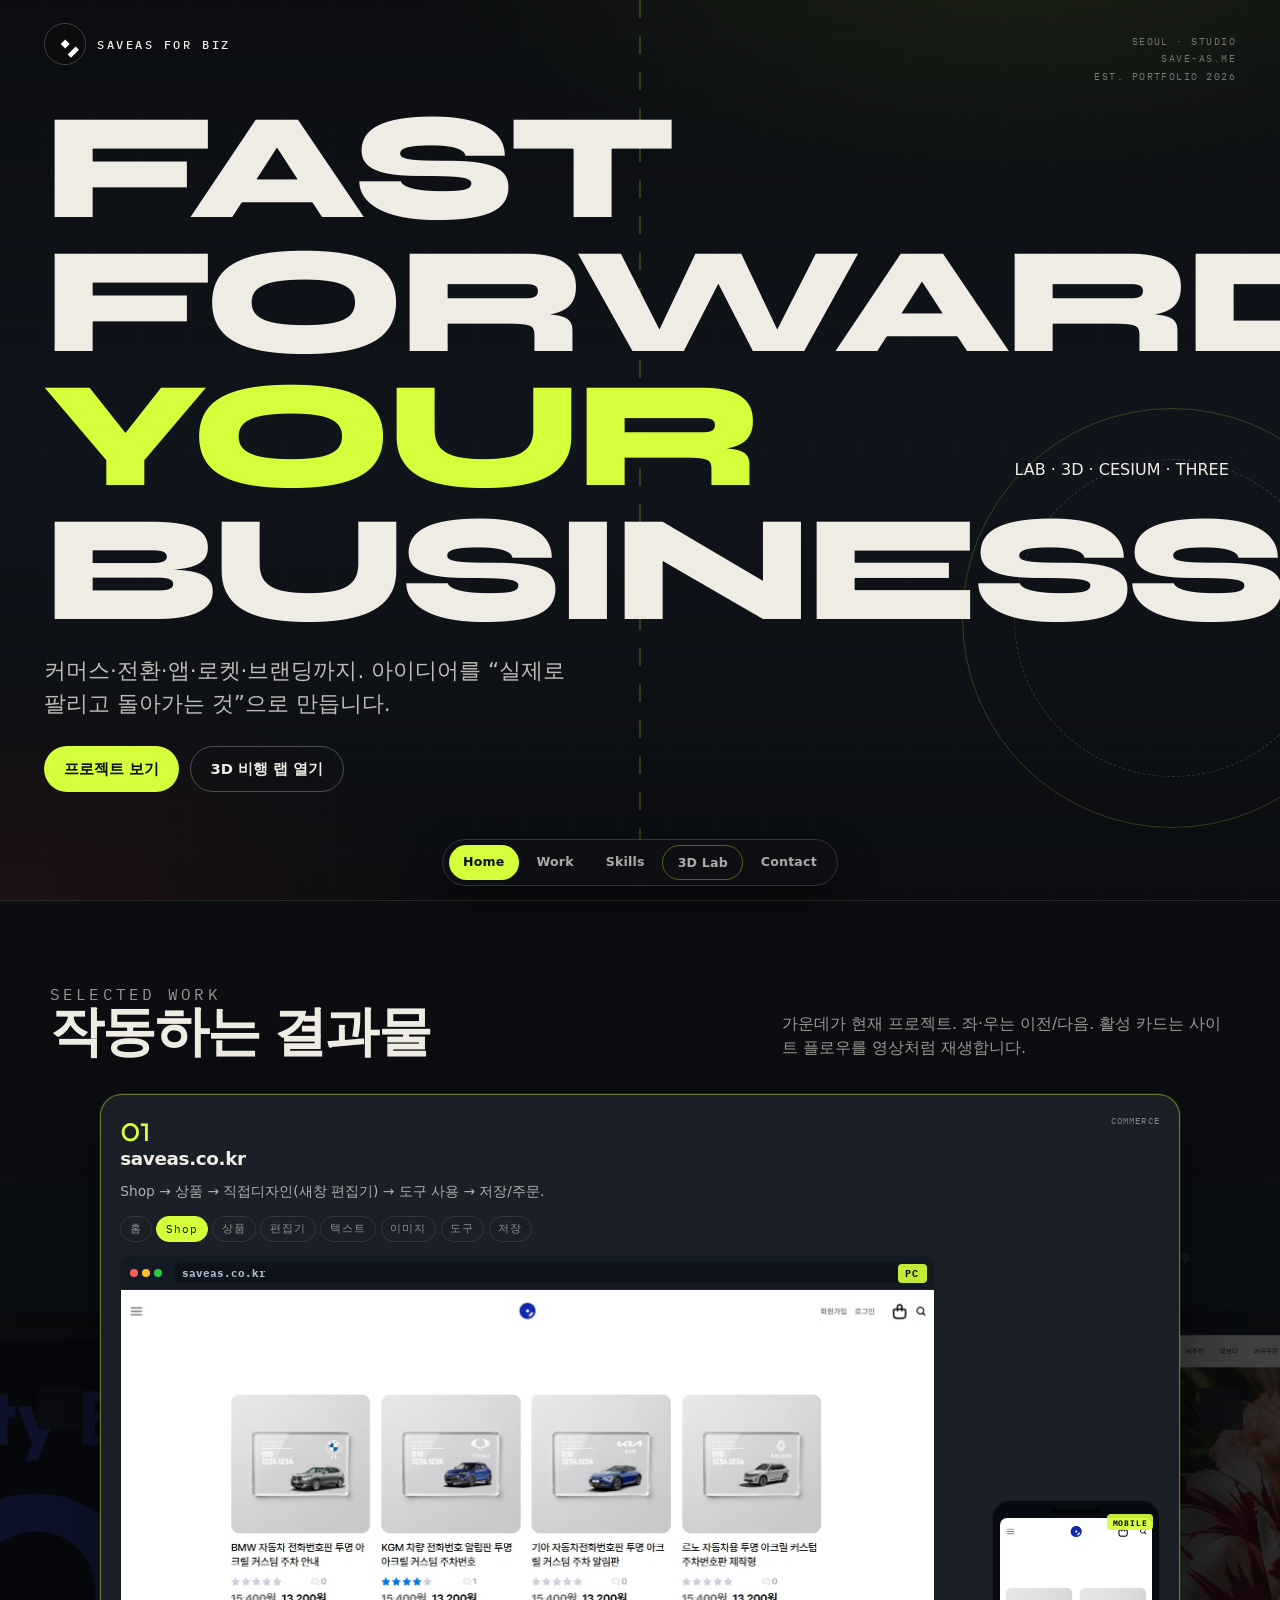
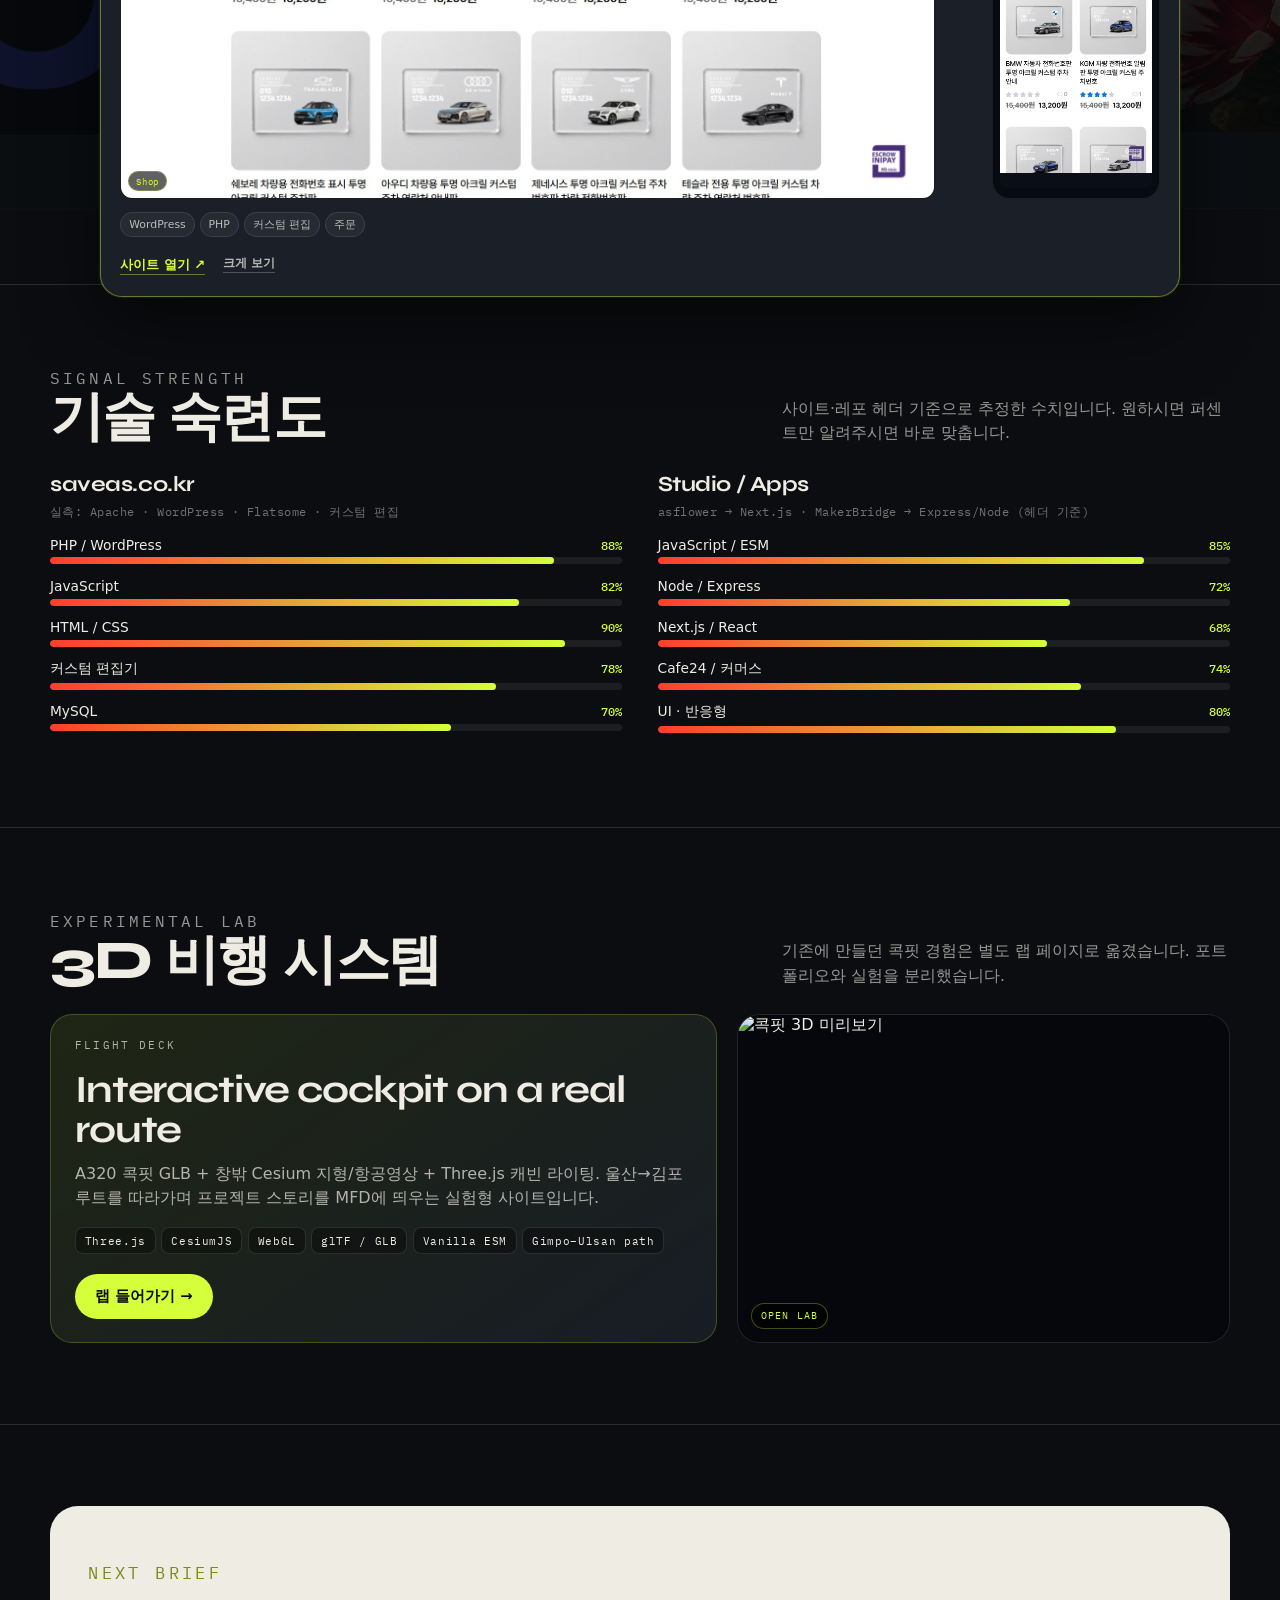
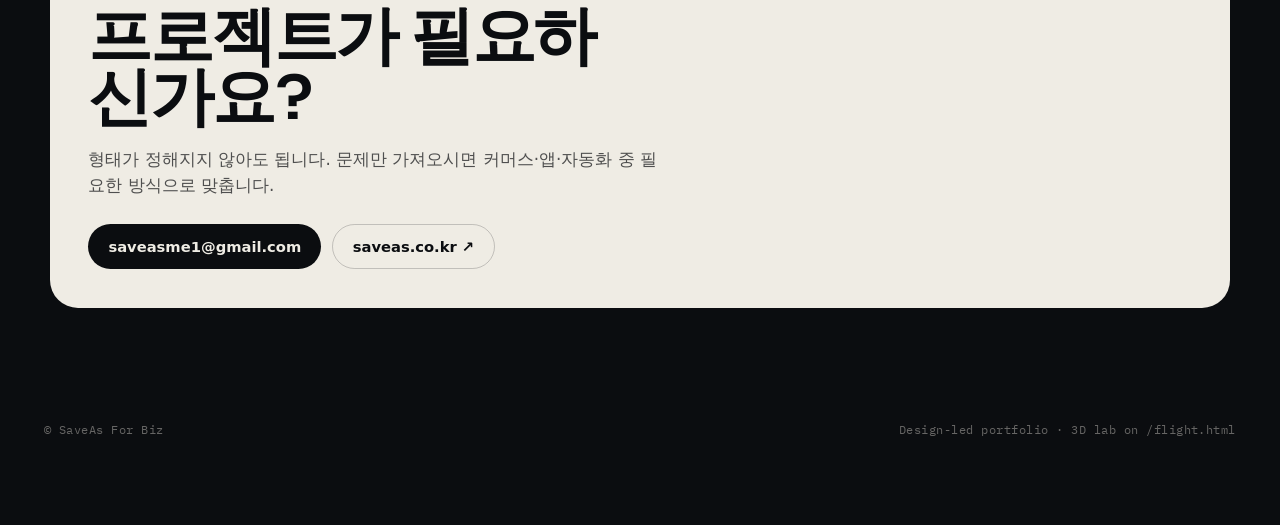
==== index.html @ 25773060 "Widen active work stage and refresh asflower captures. Active card ~2x wider with PC/MOBILE labels. " ====
﻿<!DOCTYPE html>
<html lang="ko">
<head>
  <meta charset="UTF-8" />
  <meta name="viewport" content="width=device-width, initial-scale=1, viewport-fit=cover" />
  <meta name="description" content="SaveAs For Biz — 커머스·앱·브랜딩을 실제로 작동하게 만드는 디지털 스튜디오." />
  <meta name="theme-color" content="#0b0d10" />
  <meta http-equiv="Cache-Control" content="no-cache, no-store, must-revalidate" />
  <meta property="og:title" content="SaveAs For Biz" />
  <meta property="og:description" content="쇼핑몰, 웹서비스, 커스텀 시스템, 자동화까지. 기획부터 운영까지." />
  <meta property="og:url" content="https://save-as.me/" />
  <link rel="icon" href="assets/brand/saveas-logo.png" type="image/png" />
  <title>SaveAs For Biz — Portfolio</title>
  <link rel="preconnect" href="https://cdn.jsdelivr.net" crossorigin />
  <link rel="stylesheet" href="https://cdn.jsdelivr.net/gh/orioncactus/pretendard@v1.3.9/dist/web/variable/pretendardvariable-dynamic-subset.min.css" />
  <link rel="preconnect" href="https://fonts.googleapis.com" />
  <link rel="preconnect" href="https://fonts.gstatic.com" crossorigin />
  <link href="https://fonts.googleapis.com/css2?family=IBM+Plex+Mono:wght@400;500&family=Syne:wght@600;700;800&display=swap" rel="stylesheet" />
  <link rel="stylesheet" href="css/portfolio.css?v=fix4bmtft969o" />
</head>
<body>
  <div class="bg-runway" aria-hidden="true"></div>

  <div class="site">
    <nav class="dock" aria-label="주요 이동">
      <a href="#top" data-nav>Home</a>
      <a href="#work" data-nav>Work</a>
      <a href="#skills" data-nav>Skills</a>
      <a class="dock-lab" href="flight.html">3D Lab</a>
      <a href="#contact" data-nav>Contact</a>
    </nav>

    <header class="hero" id="top">
      <p class="hero-meta">
        SEOUL · STUDIO<br />
        SAVE-AS.ME<br />
        EST. PORTFOLIO 2026
      </p>
      <div class="hero-slash" aria-hidden="true"></div>
      <div class="hero-brand">
        <img src="assets/brand/saveas-logo.png" width="42" height="42" alt="SaveAs" />
        <strong>SAVEAS FOR BIZ</strong>
      </div>
      <h1 class="hero-mark">FAST<br />FORWARD<br /><em>YOUR</em><br />BUSINESS.</h1>
      <p class="hero-line">커머스·전환·앱·로켓·브랜딩까지. 아이디어를 “실제로 팔리고 돌아가는 것”으로 만듭니다.</p>
      <div class="hero-cta">
        <a class="btn btn-lime" href="#work">프로젝트 보기</a>
        <a class="btn btn-ghost" href="flight.html">3D 비행 랩 열기</a>
      </div>
    </header>

    <section class="section" id="work">
      <div class="section-head">
        <div>
          <p class="kicker">SELECTED WORK</p>
          <h2>작동하는 결과물</h2>
        </div>
        <p>가운데가 현재 프로젝트. 좌·우는 이전/다음. 활성 카드는 사이트 플로우를 영상처럼 재생합니다.</p>
      </div>
      <div class="work-stage" id="workStage" aria-live="polite">
        <!-- filled by portfolio.js -->
      </div>
    </section>

    <section class="section" id="skills">
      <div class="section-head">
        <div>
          <p class="kicker">SIGNAL STRENGTH</p>
          <h2>기술 숙련도</h2>
        </div>
        <p>사이트·레포 헤더 기준으로 추정한 수치입니다. 원하시면 퍼센트만 알려주시면 바로 맞춥니다.</p>
      </div>
      <div class="skills-grid">
        <article class="skill-block">
          <h3>saveas.co.kr</h3>
          <p class="note">실측: Apache · WordPress · Flatsome · 커스텀 편집</p>
          <div class="skill" data-pct="88"><div class="skill-row"><span>PHP / WordPress</span><b>88%</b></div><div class="bar"><i></i></div></div>
          <div class="skill" data-pct="82"><div class="skill-row"><span>JavaScript</span><b>82%</b></div><div class="bar"><i></i></div></div>
          <div class="skill" data-pct="90"><div class="skill-row"><span>HTML / CSS</span><b>90%</b></div><div class="bar"><i></i></div></div>
          <div class="skill" data-pct="78"><div class="skill-row"><span>커스텀 편집기</span><b>78%</b></div><div class="bar"><i></i></div></div>
          <div class="skill" data-pct="70"><div class="skill-row"><span>MySQL</span><b>70%</b></div><div class="bar"><i></i></div></div>
        </article>
        <article class="skill-block">
          <h3>Studio / Apps</h3>
          <p class="note">asflower → Next.js · MakerBridge → Express/Node (헤더 기준)</p>
          <div class="skill" data-pct="85"><div class="skill-row"><span>JavaScript / ESM</span><b>85%</b></div><div class="bar"><i></i></div></div>
          <div class="skill" data-pct="72"><div class="skill-row"><span>Node / Express</span><b>72%</b></div><div class="bar"><i></i></div></div>
          <div class="skill" data-pct="68"><div class="skill-row"><span>Next.js / React</span><b>68%</b></div><div class="bar"><i></i></div></div>
          <div class="skill" data-pct="74"><div class="skill-row"><span>Cafe24 / 커머스</span><b>74%</b></div><div class="bar"><i></i></div></div>
          <div class="skill" data-pct="80"><div class="skill-row"><span>UI · 반응형</span><b>80%</b></div><div class="bar"><i></i></div></div>
        </article>
      </div>
    </section>

    <section class="section" id="lab">
      <div class="section-head">
        <div>
          <p class="kicker">EXPERIMENTAL LAB</p>
          <h2>3D 비행 시스템</h2>
        </div>
        <p>기존에 만들던 콕핏 경험은 별도 랩 페이지로 옮겼습니다. 포트폴리오와 실험을 분리했습니다.</p>
      </div>
      <div class="lab-panel">
        <div class="lab-copy">
          <p class="kicker">FLIGHT DECK</p>
          <h3>Interactive cockpit on a real route</h3>
          <p>
            A320 콕핏 GLB + 창밖 Cesium 지형/항공영상 + Three.js 캐빈 라이팅.
            울산→김포 루트를 따라가며 프로젝트 스토리를 MFD에 띄우는 실험형 사이트입니다.
          </p>
          <ul class="stack-list">
            <li>Three.js</li>
            <li>CesiumJS</li>
            <li>WebGL</li>
            <li>glTF / GLB</li>
            <li>Vanilla ESM</li>
            <li>Gimpo–Ulsan path</li>
          </ul>
          <a class="btn btn-lime" href="flight.html">랩 들어가기 →</a>
        </div>
        <a class="lab-shot" href="flight.html" aria-label="3D 비행 랩 미리보기">
          <img src="assets/_qa-mobile-wash.jpg" alt="콕핏 3D 미리보기" loading="lazy" />
          <span>OPEN LAB</span>
        </a>
      </div>
    </section>

    <section class="section" id="contact">
      <div class="contact-box">
        <p class="kicker" style="color:#7a8a20">NEXT BRIEF</p>
        <h2>프로젝트가 필요하신가요?</h2>
        <p>형태가 정해지지 않아도 됩니다. 문제만 가져오시면 커머스·앱·자동화 중 필요한 방식으로 맞춥니다.</p>
        <div class="hero-cta">
          <a class="btn btn-lime" href="mailto:saveasme1@gmail.com">saveasme1@gmail.com</a>
          <a class="btn btn-ghost" href="https://www.saveas.co.kr/" target="_blank" rel="noopener">saveas.co.kr ↗</a>
        </div>
      </div>
    </section>

    <footer class="site-foot">
      <span>© SaveAs For Biz</span>
      <span>Design-led portfolio · 3D lab on /flight.html</span>
    </footer>
  </div>

  <script type="module" src="js/portfolio.js?v=fix4bmtft969o"></script>
</body>
</html>
---- css/portfolio.css ----
/* SaveAs For Biz — editorial portfolio (not the cockpit) */
:root {
  --ink: #0b0d10;
  --paper: #efece4;
  --fog: #c9c4b8;
  --lime: #d4ff3a;
  --signal: #ff3d2e;
  --steel: #1a1f28;
  --line: rgba(239, 236, 228, 0.14);
  --font-d: "Syne", "Pretendard Variable", Pretendard, sans-serif;
  --font-b: "Pretendard Variable", Pretendard, system-ui, sans-serif;
  --font-m: "IBM Plex Mono", ui-monospace, monospace;
  --gutter: clamp(1rem, 3.5vw, 2.75rem);
  --max: 1180px;
}

*, *::before, *::after { box-sizing: border-box; }
html { scroll-behavior: smooth; }
html, body { margin: 0; min-height: 100%; }
body {
  font-family: var(--font-b);
  color: var(--paper);
  background: var(--ink);
  -webkit-font-smoothing: antialiased;
  overflow-x: hidden;
}
img { max-width: 100%; display: block; }
a { color: inherit; text-decoration: none; }
button { font: inherit; color: inherit; background: none; border: 0; cursor: pointer; }

/* runway grain */
.bg-runway {
  position: fixed;
  inset: 0;
  z-index: 0;
  pointer-events: none;
  background:
    radial-gradient(90% 60% at 80% -10%, rgba(212, 255, 58, 0.09), transparent 55%),
    radial-gradient(70% 50% at 0% 100%, rgba(255, 61, 46, 0.08), transparent 50%),
    linear-gradient(180deg, #0b0d10 0%, #10141b 50%, #0b0d10 100%);
}
.bg-runway::before {
  content: "";
  position: absolute;
  inset: 0;
  opacity: 0.35;
  background-image:
    repeating-linear-gradient(
      90deg,
      transparent 0,
      transparent 47px,
      rgba(239, 236, 228, 0.035) 47px,
      rgba(239, 236, 228, 0.035) 48px
    ),
    repeating-linear-gradient(
      0deg,
      transparent 0,
      transparent 47px,
      rgba(239, 236, 228, 0.03) 47px,
      rgba(239, 236, 228, 0.03) 48px
    );
}
.bg-runway::after {
  content: "";
  position: absolute;
  left: 50%;
  top: 0;
  bottom: 0;
  width: 2px;
  transform: translateX(-50%);
  background: repeating-linear-gradient(
    180deg,
    var(--lime) 0 18px,
    transparent 18px 36px
  );
  opacity: 0.18;
}

.site { position: relative; z-index: 1; }

/* floating dock */
.dock {
  position: fixed;
  z-index: 40;
  left: 50%;
  bottom: max(0.85rem, env(safe-area-inset-bottom));
  transform: translateX(-50%);
  display: flex;
  gap: 0.2rem;
  padding: 0.35rem;
  border-radius: 999px;
  background: rgba(14, 16, 20, 0.82);
  border: 1px solid rgba(239, 236, 228, 0.16);
  backdrop-filter: blur(14px) saturate(1.2);
  box-shadow: 0 16px 40px rgba(0, 0, 0, 0.45);
}
.dock a {
  padding: 0.55rem 0.9rem;
  border-radius: 999px;
  font-size: 0.78rem;
  font-weight: 600;
  letter-spacing: 0.02em;
  color: rgba(239, 236, 228, 0.72);
  transition: background 0.2s, color 0.2s;
}
.dock a:hover,
.dock a.is-on {
  background: var(--lime);
  color: var(--ink);
}
.dock .dock-lab {
  border: 1px solid rgba(212, 255, 58, 0.35);
}

/* HERO — one composition */
.hero {
  min-height: 100svh;
  display: grid;
  align-content: end;
  padding:
    max(1.2rem, env(safe-area-inset-top))
    var(--gutter)
    clamp(5.5rem, 12vh, 7rem);
  position: relative;
  overflow: hidden;
}
.hero-brand {
  display: flex;
  align-items: center;
  gap: 0.7rem;
  margin-bottom: clamp(1.5rem, 4vh, 2.8rem);
}
.hero-brand img {
  width: 42px;
  height: 42px;
  border-radius: 50%;
  border: 1px solid rgba(239, 236, 228, 0.25);
}
.hero-brand strong {
  font-family: var(--font-m);
  font-size: 0.72rem;
  letter-spacing: 0.22em;
  font-weight: 500;
}
.hero-mark {
  font-family: var(--font-d);
  font-weight: 800;
  font-size: clamp(3.4rem, 14vw, 9.5rem);
  line-height: 0.88;
  letter-spacing: -0.04em;
  margin: 0;
  max-width: 14ch;
  text-wrap: balance;
}
.hero-mark em {
  font-style: normal;
  color: var(--lime);
}
.hero-line {
  margin: 1.1rem 0 0;
  max-width: 34rem;
  font-size: clamp(1.05rem, 2.2vw, 1.35rem);
  line-height: 1.55;
  color: rgba(239, 236, 228, 0.78);
}
.hero-cta {
  display: flex;
  flex-wrap: wrap;
  gap: 0.65rem;
  margin-top: 1.6rem;
}
.btn {
  display: inline-flex;
  align-items: center;
  justify-content: center;
  min-height: 2.85rem;
  padding: 0.7rem 1.25rem;
  border-radius: 999px;
  font-weight: 700;
  font-size: 0.92rem;
  transition: transform 0.2s, background 0.2s, color 0.2s;
}
.btn:hover { transform: translateY(-2px); }
.btn-lime {
  background: var(--lime);
  color: var(--ink);
}
.btn-ghost {
  border: 1px solid rgba(239, 236, 228, 0.28);
  color: var(--paper);
}
.hero-meta {
  position: absolute;
  right: var(--gutter);
  top: max(1.4rem, env(safe-area-inset-top));
  font-family: var(--font-m);
  font-size: 0.65rem;
  letter-spacing: 0.14em;
  color: rgba(239, 236, 228, 0.45);
  text-align: right;
  line-height: 1.7;
}
.hero-slash {
  position: absolute;
  right: -8%;
  bottom: 8%;
  width: min(42vw, 420px);
  aspect-ratio: 1;
  border-radius: 50%;
  border: 1px solid rgba(212, 255, 58, 0.2);
  pointer-events: none;
  animation: orbitSpin 28s linear infinite;
}
.hero-slash::before {
  content: "LAB · 3D · CESIUM · THREE";
  position: absolute;
  inset: 12%;
  border-radius: 50%;
  border: 1px dashed rgba(239, 236, 228, 0.18);
}
@keyframes orbitSpin {
  to { transform: rotate(360deg); }
}

/* sections */
.section {
  padding: clamp(3.5rem, 9vh, 6.5rem) 0;
  border-top: 1px solid var(--line);
}
.section-head {
  width: min(100% - (var(--gutter) * 2), var(--max));
  margin: 0 auto 1.6rem;
  display: flex;
  align-items: end;
  justify-content: space-between;
  gap: 1rem;
  flex-wrap: wrap;
}
.kicker {
  margin: 0 0 0.45rem;
  font-family: var(--font-m);
  font-size: 0.68rem;
  letter-spacing: 0.2em;
  color: var(--lime);
}
.section-head h2 {
  margin: 0;
  font-family: var(--font-d);
  font-weight: 750;
  font-size: clamp(2rem, 5vw, 3.4rem);
  letter-spacing: -0.03em;
  line-height: 1;
}
.section-head p {
  margin: 0;
  max-width: 28rem;
  color: rgba(239, 236, 228, 0.62);
  font-size: 0.98rem;
  line-height: 1.55;
}

/* centered work stage: active + dimmed neighbors */
.work-stage {
  position: relative;
  width: min(100%, 1680px);
  margin: 0 auto;
  padding: 0.5rem var(--gutter) 1.4rem;
  min-height: clamp(640px, 78vh, 920px);
}
.work-track {
  position: relative;
  height: clamp(620px, 74vh, 880px);
  perspective: 1600px;
}
.work-card {
  position: absolute;
  top: 0;
  left: 50%;
  width: min(96vw, 1080px);
  background: var(--steel);
  border: 1px solid rgba(239, 236, 228, 0.1);
  border-radius: 22px;
  padding: 1.15rem 1.2rem 1.35rem;
  display: grid;
  gap: 0.85rem;
  transform: translateX(-50%) scale(0.72);
  opacity: 0;
  filter: brightness(0.45);
  pointer-events: none;
  transition: transform 0.55s cubic-bezier(0.22, 1, 0.36, 1), opacity 0.45s, filter 0.45s, border-color 0.3s;
  z-index: 1;
  overflow: hidden;
}
.work-card.is-side {
  transform: translateX(calc(-50% + (var(--slot) * 62%))) scale(0.78);
  opacity: 0.45;
  filter: brightness(0.5);
  z-index: 5;
}
.work-card.is-far {
  transform: translateX(calc(-50% + (var(--slot) * 78%))) scale(0.64);
  opacity: 0;
  z-index: 1;
}
.work-card.is-active {
  transform: translateX(-50%) scale(1);
  opacity: 1;
  filter: brightness(1);
  pointer-events: auto;
  border-color: rgba(212, 255, 58, 0.4);
  box-shadow: 0 28px 70px rgba(0, 0, 0, 0.5), 0 0 0 1px rgba(212, 255, 58, 0.12);
  z-index: 20;
}
.work-card[style*="--slot: 0"] { /* noop */ }
.work-nav {
  position: absolute;
  top: 42%;
  z-index: 30;
  width: 2.6rem;
  height: 2.6rem;
  border-radius: 50%;
  border: 1px solid rgba(239, 236, 228, 0.22);
  background: rgba(11, 13, 16, 0.75);
  color: var(--paper);
  font-size: 1.5rem;
  line-height: 1;
  display: grid;
  place-items: center;
  backdrop-filter: blur(8px);
}
.work-nav:hover {
  background: var(--lime);
  color: var(--ink);
  border-color: var(--lime);
}
.work-nav-prev { left: max(0.2rem, calc(var(--gutter) - 0.4rem)); }
.work-nav-next { right: max(0.2rem, calc(var(--gutter) - 0.4rem)); }
.work-dots {
  display: flex;
  justify-content: center;
  gap: 0.4rem;
  margin-top: 0.85rem;
}
.work-dots button {
  width: 0.45rem;
  height: 0.45rem;
  border-radius: 999px;
  background: rgba(239, 236, 228, 0.25);
  padding: 0;
}
.work-dots button.is-on {
  width: 1.2rem;
  background: var(--lime);
}

.work-card header {
  display: flex;
  justify-content: space-between;
  gap: 0.75rem;
  align-items: start;
}
.work-no {
  font-family: var(--font-d);
  font-size: 2.2rem;
  line-height: 0.9;
  color: var(--lime);
  letter-spacing: -0.04em;
}
.work-card h3 {
  margin: 0.15rem 0 0;
  font-size: 1.15rem;
  letter-spacing: -0.02em;
}
.work-card .tag {
  font-family: var(--font-m);
  font-size: 0.58rem;
  letter-spacing: 0.12em;
  color: rgba(239, 236, 228, 0.5);
}
.work-card .lede {
  margin: 0;
  font-size: 0.86rem;
  line-height: 1.45;
  color: rgba(239, 236, 228, 0.7);
}
.story-steps {
  display: flex;
  flex-wrap: wrap;
  gap: 0.3rem;
}
.story-step {
  font-family: var(--font-m);
  font-size: 0.68rem;
  letter-spacing: 0.08em;
  padding: 0.28rem 0.55rem;
  border-radius: 999px;
  border: 1px solid rgba(239, 236, 228, 0.12);
  color: rgba(239, 236, 228, 0.55);
  background: transparent;
  transition: color 0.15s ease, background 0.15s ease, border-color 0.15s ease;
}
.story-step:hover {
  color: rgba(239, 236, 228, 0.85);
  border-color: rgba(239, 236, 228, 0.28);
}
.story-step.is-on {
  color: var(--ink);
  background: var(--lime);
  border-color: var(--lime);
}
.card-actions {
  display: flex;
  flex-wrap: wrap;
  align-items: center;
  gap: 0.75rem 1.1rem;
  margin-top: 0.15rem;
}
.btn-expand {
  font-size: 0.78rem;
  font-weight: 600;
  color: rgba(239, 236, 228, 0.75);
  border-bottom: 1px solid rgba(239, 236, 228, 0.25);
  padding: 0;
}
.btn-expand:hover { color: var(--lime); border-color: rgba(212, 255, 58, 0.45); }
.story-screen { cursor: zoom-in; }

/* lightbox */
.story-lightbox {
  position: fixed;
  inset: 0;
  z-index: 80;
  display: grid;
  place-items: center;
  padding: 1rem;
  background: rgba(5, 8, 14, 0.88);
  backdrop-filter: blur(8px);
}
.story-lightbox[hidden] { display: none !important; }
body.is-lightbox { overflow: hidden; }
.story-lightbox-panel {
  position: relative;
  width: min(1100px, 100%);
  max-height: min(92vh, 900px);
  overflow: auto;
  padding: 1.1rem 1.1rem 1.25rem;
  border: 1px solid rgba(239, 236, 228, 0.14);
  background: #10141b;
  border-radius: 14px;
}
.story-lightbox-close {
  position: sticky;
  top: 0;
  float: right;
  z-index: 2;
  font-family: var(--font-m);
  font-size: 0.75rem;
  letter-spacing: 0.06em;
  padding: 0.4rem 0.7rem;
  border-radius: 999px;
  background: var(--lime);
  color: var(--ink);
  font-weight: 700;
}
.story-lightbox-body {
  clear: both;
  display: grid;
  grid-template-columns: minmax(0, 1.6fr) minmax(100px, 0.45fr);
  gap: 0.75rem;
  align-items: start;
  margin-top: 0.35rem;
}
.story-lightbox-body img {
  width: 100%;
  border-radius: 8px;
  border: 1px solid rgba(239, 236, 228, 0.1);
  background: #05080e;
}
.lb-pc img { aspect-ratio: 16 / 10; object-fit: cover; object-position: top; }
.lb-mo img { aspect-ratio: 9 / 16; object-fit: cover; object-position: top; max-width: 180px; margin-inline: auto; }
.story-lightbox-cap {
  margin: 0.75rem 0 0.45rem;
  font-family: var(--font-m);
  font-size: 0.72rem;
  letter-spacing: 0.06em;
  color: var(--lime);
}
.story-lightbox-steps {
  display: flex;
  flex-wrap: wrap;
  gap: 0.35rem;
}
.story-lightbox-steps button {
  font-family: var(--font-m);
  font-size: 0.62rem;
  letter-spacing: 0.06em;
  padding: 0.28rem 0.55rem;
  border-radius: 999px;
  border: 1px solid rgba(239, 236, 228, 0.16);
  color: rgba(239, 236, 228, 0.55);
}
.story-lightbox-steps button.is-on {
  color: var(--ink);
  background: var(--lime);
  border-color: var(--lime);
}
@media (max-width: 720px) {
  .story-lightbox-body {
    grid-template-columns: 1fr;
  }
  .lb-mo img { max-width: 140px; }
}
.chips {
  display: flex;
  flex-wrap: wrap;
  gap: 0.3rem;
}
.chips span {
  font-size: 0.68rem;
  padding: 0.28rem 0.5rem;
  border-radius: 999px;
  background: rgba(239, 236, 228, 0.06);
  border: 1px solid rgba(239, 236, 228, 0.1);
  color: rgba(239, 236, 228, 0.75);
}

/* PC + MO device duo */
.device-duo {
  display: grid;
  grid-template-columns: minmax(0, 1.85fr) minmax(120px, 0.48fr);
  gap: 0.85rem;
  align-items: end;
}
.device-pc, .device-mo {
  position: relative;
  background: #070a10;
  overflow: hidden;
  border: 1px solid rgba(239, 236, 228, 0.08);
}
.device-label {
  position: absolute;
  top: 0.45rem;
  right: 0.45rem;
  z-index: 4;
  font-family: var(--font-m);
  font-size: 0.62rem;
  font-weight: 700;
  letter-spacing: 0.14em;
  padding: 0.2rem 0.45rem;
  border-radius: 4px;
  background: rgba(212, 255, 58, 0.92);
  color: var(--ink);
  pointer-events: none;
}
.device-mo .device-label {
  top: 0.85rem;
  right: 0.35rem;
  font-size: 0.52rem;
  letter-spacing: 0.1em;
  padding: 0.16rem 0.35rem;
}
.device-pc { border-radius: 12px; }
.device-chrome {
  display: flex;
  align-items: center;
  gap: 0.3rem;
  padding: 0.4rem 0.55rem;
  background: #141a24;
  border-bottom: 1px solid rgba(255, 255, 255, 0.05);
}
.device-chrome i {
  width: 8px;
  height: 8px;
  border-radius: 50%;
  background: #ff5f57;
  box-shadow: 12px 0 0 #febc2e, 24px 0 0 #28c840;
}
.device-chrome b {
  flex: 1;
  margin-left: 2rem;
  font-family: var(--font-m);
  font-size: 0.68rem;
  color: rgba(200, 220, 235, 0.85);
  white-space: nowrap;
  overflow: hidden;
  text-overflow: ellipsis;
  background: rgba(0, 0, 0, 0.3);
  border-radius: 4px;
  padding: 0.18rem 0.45rem;
}
.device-pc .screen {
  aspect-ratio: 16 / 10;
  background: #05080e;
  position: relative;
}
.device-mo {
  border-radius: 18px;
  padding: 8px 7px 10px;
  max-width: 168px;
  justify-self: end;
  width: 100%;
}
.device-mo .notch {
  width: 34%;
  height: 4px;
  margin: 0 auto 5px;
  border-radius: 999px;
  background: rgba(0, 0, 0, 0.7);
}
.device-mo .screen {
  aspect-ratio: 9 / 16;
  border-radius: 7px;
  overflow: hidden;
  background: #05080e;
  position: relative;
}
.story-screen .story-frame {
  position: absolute;
  inset: 0;
  width: 100%;
  height: 100%;
  object-fit: cover;
  object-position: top center;
  opacity: 0;
  transform: scale(1.04);
  transition: opacity 0.55s ease, transform 2.2s ease;
}
.device-mo .screen .story-frame {
  object-fit: contain;
  object-position: top center;
  background: #0a0e16;
}
.story-screen .story-frame.is-on {
  opacity: 1;
  transform: scale(1);
  z-index: 1;
}
.work-card.is-active .story-screen .story-frame.is-on {
  /* ken burns while live */
  animation: storyKen 2.2s ease-out;
}
@keyframes storyKen {
  from { transform: scale(1.06); }
  to { transform: scale(1); }
}
.story-caption {
  position: absolute;
  left: 0.45rem;
  bottom: 0.4rem;
  z-index: 2;
  font-family: var(--font-m);
  font-size: 0.55rem;
  letter-spacing: 0.1em;
  padding: 0.22rem 0.4rem;
  border-radius: 999px;
  background: rgba(0, 0, 0, 0.62);
  color: var(--lime);
  border: 1px solid rgba(212, 255, 58, 0.25);
}
.work-link {
  display: inline-flex;
  margin-top: 0.15rem;
  font-size: 0.82rem;
  font-weight: 700;
  color: var(--lime);
  border-bottom: 1px solid rgba(212, 255, 58, 0.4);
  width: fit-content;
}

/* skills */
.skills-grid {
  width: min(100% - (var(--gutter) * 2), var(--max));
  margin: 0 auto;
  display: grid;
  grid-template-columns: repeat(2, minmax(0, 1fr));
  gap: clamp(1.2rem, 3vw, 2.2rem);
}
.skill-block h3 {
  margin: 0 0 0.85rem;
  font-family: var(--font-d);
  font-size: 1.35rem;
  letter-spacing: -0.02em;
}
.skill-block .note {
  margin: -0.4rem 0 1rem;
  font-size: 0.75rem;
  color: rgba(239, 236, 228, 0.45);
  font-family: var(--font-m);
  letter-spacing: 0.04em;
}
.skill {
  margin-bottom: 0.85rem;
}
.skill-row {
  display: flex;
  justify-content: space-between;
  gap: 0.75rem;
  margin-bottom: 0.28rem;
  font-size: 0.86rem;
}
.skill-row b {
  font-family: var(--font-m);
  font-weight: 500;
  color: var(--lime);
  font-size: 0.78rem;
}
.bar {
  height: 7px;
  border-radius: 999px;
  background: rgba(239, 236, 228, 0.08);
  overflow: hidden;
}
.bar > i {
  display: block;
  height: 100%;
  width: 0;
  border-radius: inherit;
  background: linear-gradient(90deg, var(--signal), var(--lime));
  transition: width 1.1s cubic-bezier(0.22, 1, 0.36, 1);
}

/* lab */
.lab-panel {
  width: min(100% - (var(--gutter) * 2), var(--max));
  margin: 0 auto;
  display: grid;
  grid-template-columns: 1.15fr 0.85fr;
  gap: 1.25rem;
  align-items: stretch;
}
.lab-copy {
  padding: 1.4rem 1.5rem;
  border-radius: 22px;
  background: linear-gradient(145deg, rgba(212, 255, 58, 0.1), rgba(26, 31, 40, 0.9));
  border: 1px solid rgba(212, 255, 58, 0.22);
}
.lab-copy h3 {
  margin: 0.35rem 0 0.7rem;
  font-family: var(--font-d);
  font-size: clamp(1.7rem, 3.5vw, 2.4rem);
  letter-spacing: -0.03em;
  line-height: 1.05;
}
.lab-copy p {
  margin: 0 0 1rem;
  color: rgba(239, 236, 228, 0.72);
  line-height: 1.55;
}
.stack-list {
  display: flex;
  flex-wrap: wrap;
  gap: 0.35rem;
  margin: 0 0 1.2rem;
  padding: 0;
  list-style: none;
}
.stack-list li {
  font-family: var(--font-m);
  font-size: 0.68rem;
  letter-spacing: 0.06em;
  padding: 0.35rem 0.55rem;
  border-radius: 8px;
  background: rgba(0, 0, 0, 0.35);
  border: 1px solid rgba(239, 236, 228, 0.12);
}
.lab-shot {
  border-radius: 22px;
  overflow: hidden;
  border: 1px solid rgba(239, 236, 228, 0.12);
  background: #05070c;
  min-height: 220px;
  position: relative;
}
.lab-shot img {
  width: 100%;
  height: 100%;
  object-fit: cover;
  object-position: center;
  min-height: 240px;
}
.lab-shot span {
  position: absolute;
  left: 0.8rem;
  bottom: 0.8rem;
  font-family: var(--font-m);
  font-size: 0.62rem;
  letter-spacing: 0.12em;
  padding: 0.35rem 0.55rem;
  border-radius: 999px;
  background: rgba(0, 0, 0, 0.65);
  border: 1px solid rgba(212, 255, 58, 0.3);
  color: var(--lime);
}

/* contact */
.contact-box {
  width: min(100% - (var(--gutter) * 2), var(--max));
  margin: 0 auto;
  padding: clamp(1.5rem, 4vw, 2.4rem);
  border-radius: 28px;
  background: var(--paper);
  color: var(--ink);
}
.contact-box h2 {
  margin: 0;
  font-family: var(--font-d);
  font-size: clamp(2.2rem, 6vw, 4rem);
  letter-spacing: -0.035em;
  line-height: 0.95;
  max-width: 12ch;
}
.contact-box p {
  margin: 1rem 0 1.4rem;
  max-width: 36rem;
  color: rgba(11, 13, 16, 0.7);
  font-size: 1.05rem;
  line-height: 1.55;
}
.contact-box .btn-lime {
  background: var(--ink);
  color: var(--paper);
}
.contact-box .btn-ghost {
  border-color: rgba(11, 13, 16, 0.2);
  color: var(--ink);
}

.site-foot {
  padding: 2rem var(--gutter) calc(5.5rem + env(safe-area-inset-bottom));
  display: flex;
  justify-content: space-between;
  gap: 1rem;
  flex-wrap: wrap;
  font-size: 0.78rem;
  color: rgba(239, 236, 228, 0.4);
  font-family: var(--font-m);
  letter-spacing: 0.04em;
}

@media (max-width: 820px) {
  .skills-grid,
  .lab-panel {
    grid-template-columns: 1fr;
  }
  .hero-meta { display: none; }
  .hero-mark {
    font-size: clamp(2.6rem, 15.5vw, 4.4rem);
    max-width: 100%;
  }
  .hero-slash {
    width: 58vw;
    opacity: 0.55;
    bottom: 22%;
    right: -18%;
  }
  .work-card {
    flex-basis: unset;
    width: min(96vw, 520px);
  }
  .work-card.is-side {
    transform: translateX(calc(-50% + (var(--slot) * 48%))) scale(0.82);
    opacity: 0.4;
  }
  .work-stage { min-height: 640px; }
  .work-track { height: 620px; }
  /* mobile: swipe PC | MO inside each card */
  .device-duo {
    display: flex;
    overflow-x: auto;
    scroll-snap-type: x mandatory;
    gap: 0;
    scrollbar-width: none;
  }
  .device-duo::-webkit-scrollbar { display: none; }
  .device-pc,
  .device-mo {
    flex: 0 0 100%;
    max-width: none;
    width: 100%;
    scroll-snap-align: start;
    justify-self: stretch;
  }
  .device-mo { padding: 10px 12px 14px; border-radius: 18px; }
  .device-mo .screen { max-width: 180px; margin: 0 auto; }
  .dock a { padding: 0.5rem 0.7rem; font-size: 0.72rem; }
}

@media (prefers-reduced-motion: reduce) {
  html { scroll-behavior: auto; }
  .hero-slash { animation: none; }
  .bar > i { transition: none; }
}
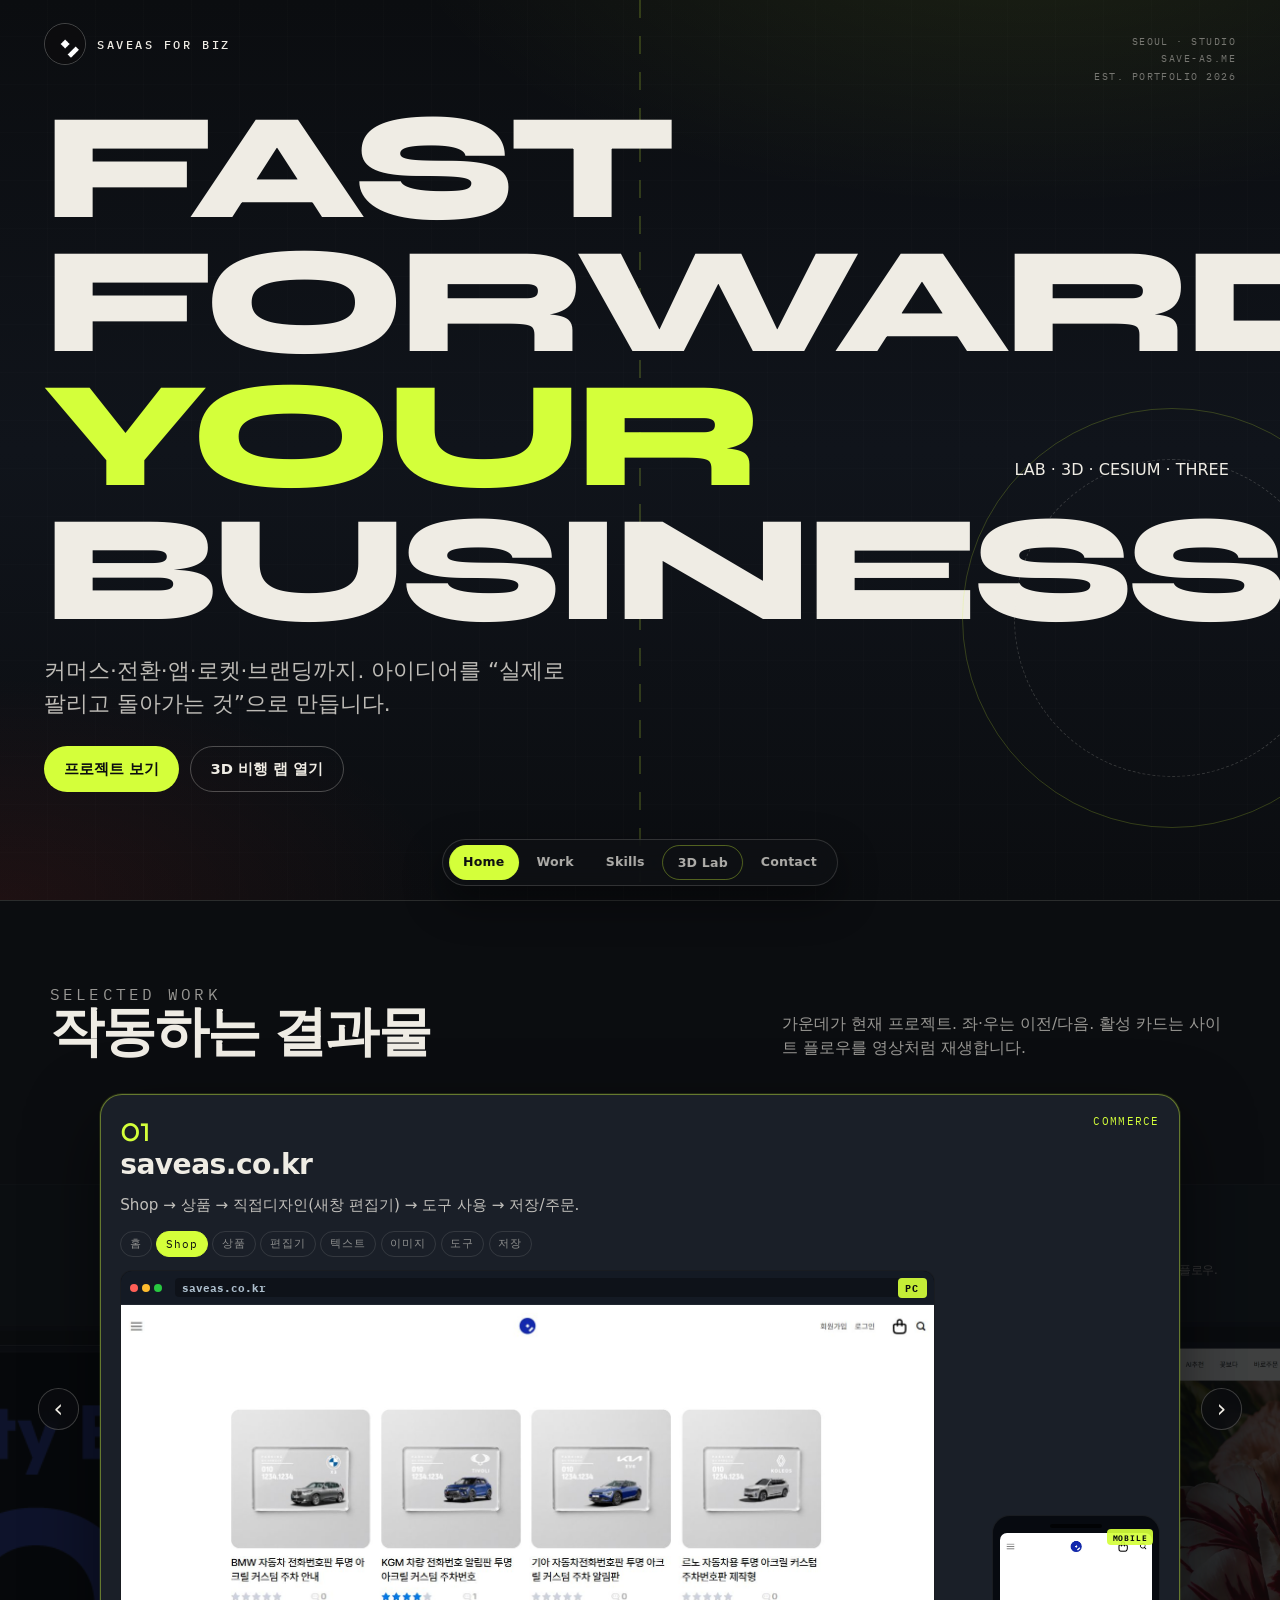
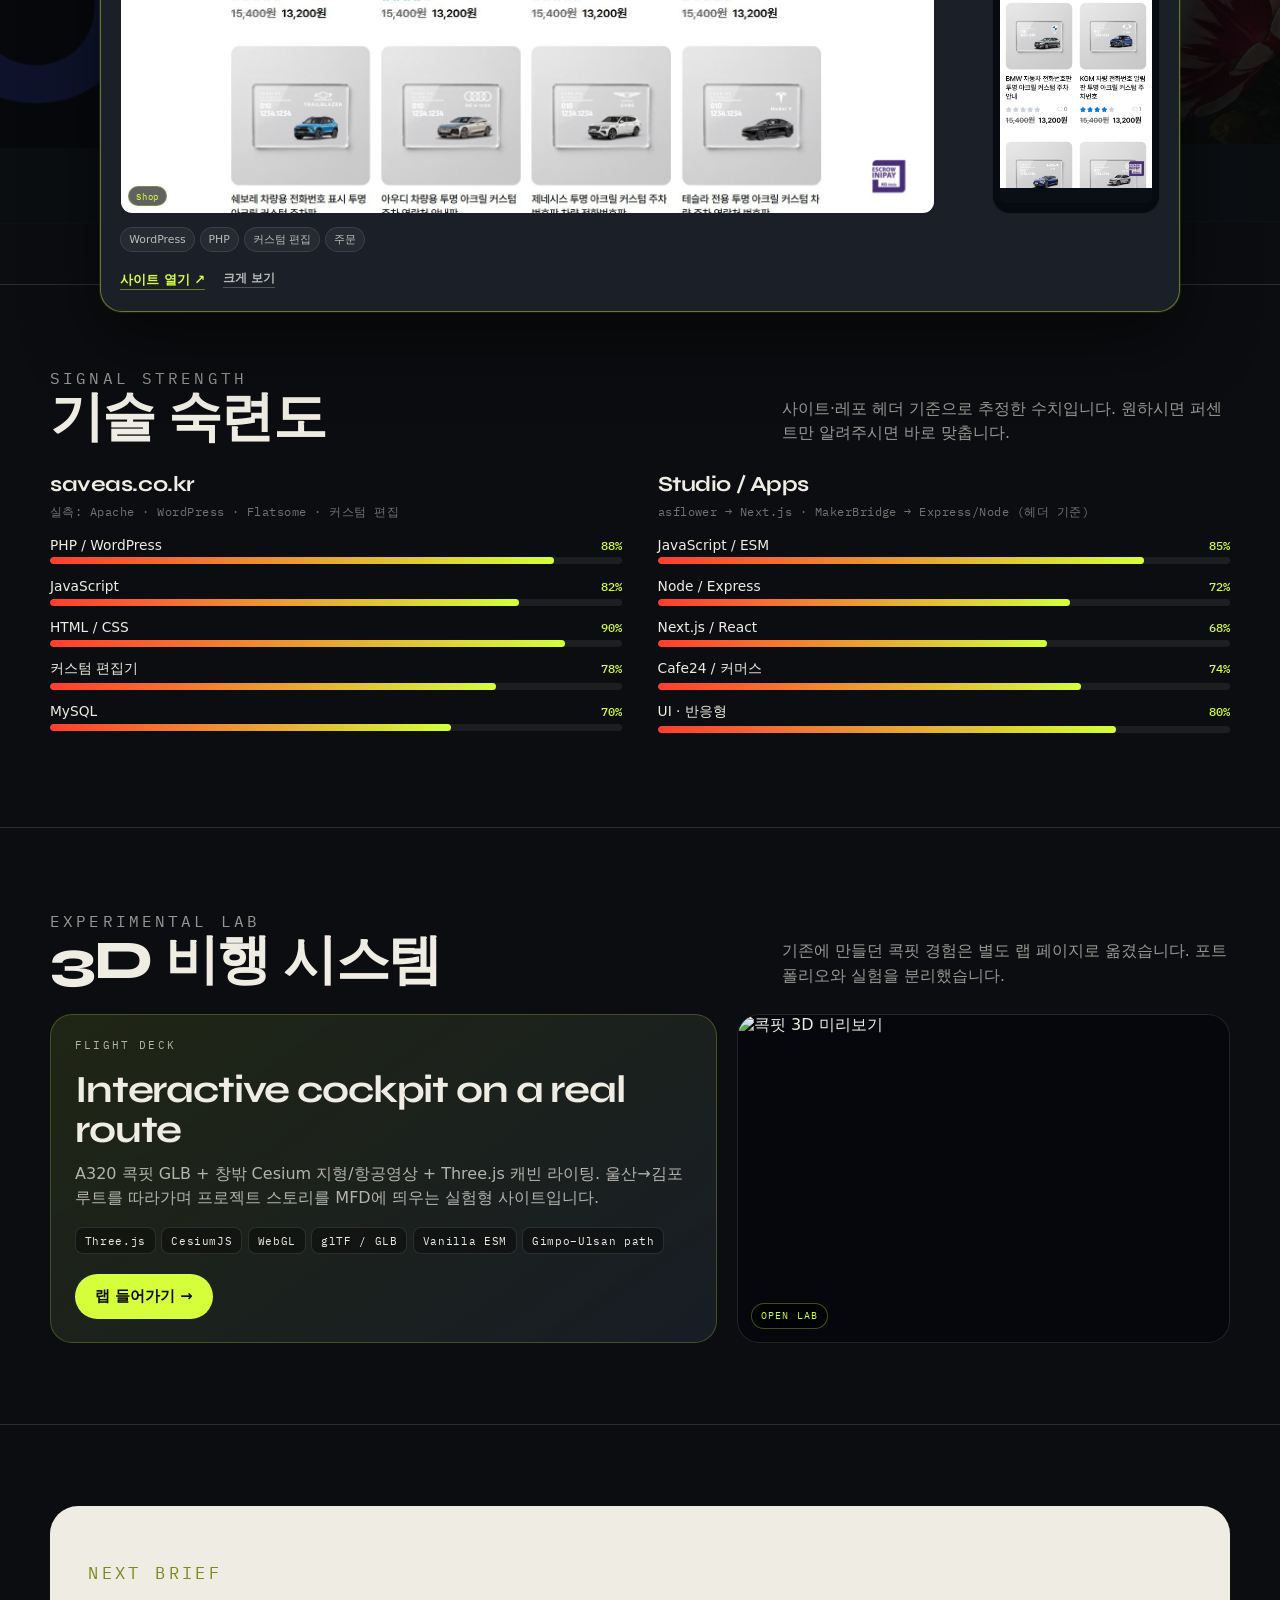
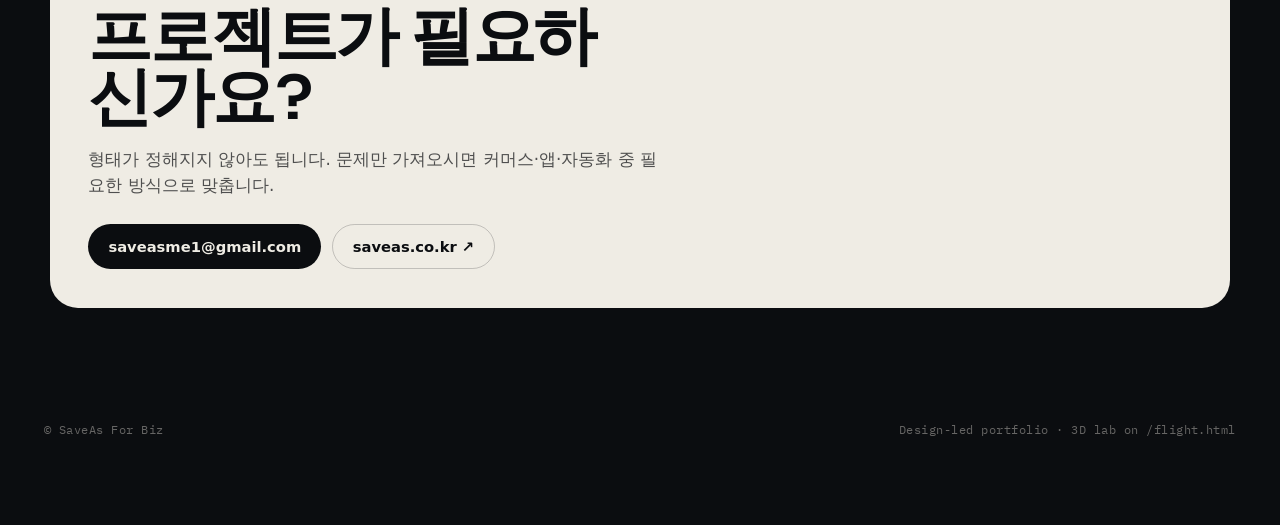
==== commit c614dabc: "Bump work-card title and lede type for readability. Co-authored-by: Cursor <cursoragent@cursor.com>" ====
--- a/index.html
+++ b/index.html
@@ -16,7 +16,7 @@
   <link rel="preconnect" href="https://fonts.googleapis.com" />
   <link rel="preconnect" href="https://fonts.gstatic.com" crossorigin />
   <link href="https://fonts.googleapis.com/css2?family=IBM+Plex+Mono:wght@400;500&family=Syne:wght@600;700;800&display=swap" rel="stylesheet" />
-  <link rel="stylesheet" href="css/portfolio.css?v=fix4bmtft969o" />
+  <link rel="stylesheet" href="css/portfolio.css?v=fix4bmtft9vor" />
 </head>
 <body>
   <div class="bg-runway" aria-hidden="true"></div>
@@ -143,6 +143,6 @@
     </footer>
   </div>
 
-  <script type="module" src="js/portfolio.js?v=fix4bmtft969o"></script>
+  <script type="module" src="js/portfolio.js?v=fix4bmtft9vor"></script>
 </body>
 </html>
--- a/css/portfolio.css
+++ b/css/portfolio.css
@@ -368,20 +368,20 @@
 }
 .work-card h3 {
   margin: 0.15rem 0 0;
-  font-size: 1.15rem;
+  font-size: clamp(1.35rem, 2.2vw, 1.85rem);
   letter-spacing: -0.02em;
 }
 .work-card .tag {
   font-family: var(--font-m);
-  font-size: 0.58rem;
+  font-size: 0.68rem;
   letter-spacing: 0.12em;
-  color: rgba(239, 236, 228, 0.5);
+  color: var(--lime);
 }
 .work-card .lede {
   margin: 0;
-  font-size: 0.86rem;
-  line-height: 1.45;
-  color: rgba(239, 236, 228, 0.7);
+  font-size: 0.95rem;
+  line-height: 1.5;
+  color: rgba(239, 236, 228, 0.78);
 }
 .story-steps {
   display: flex;
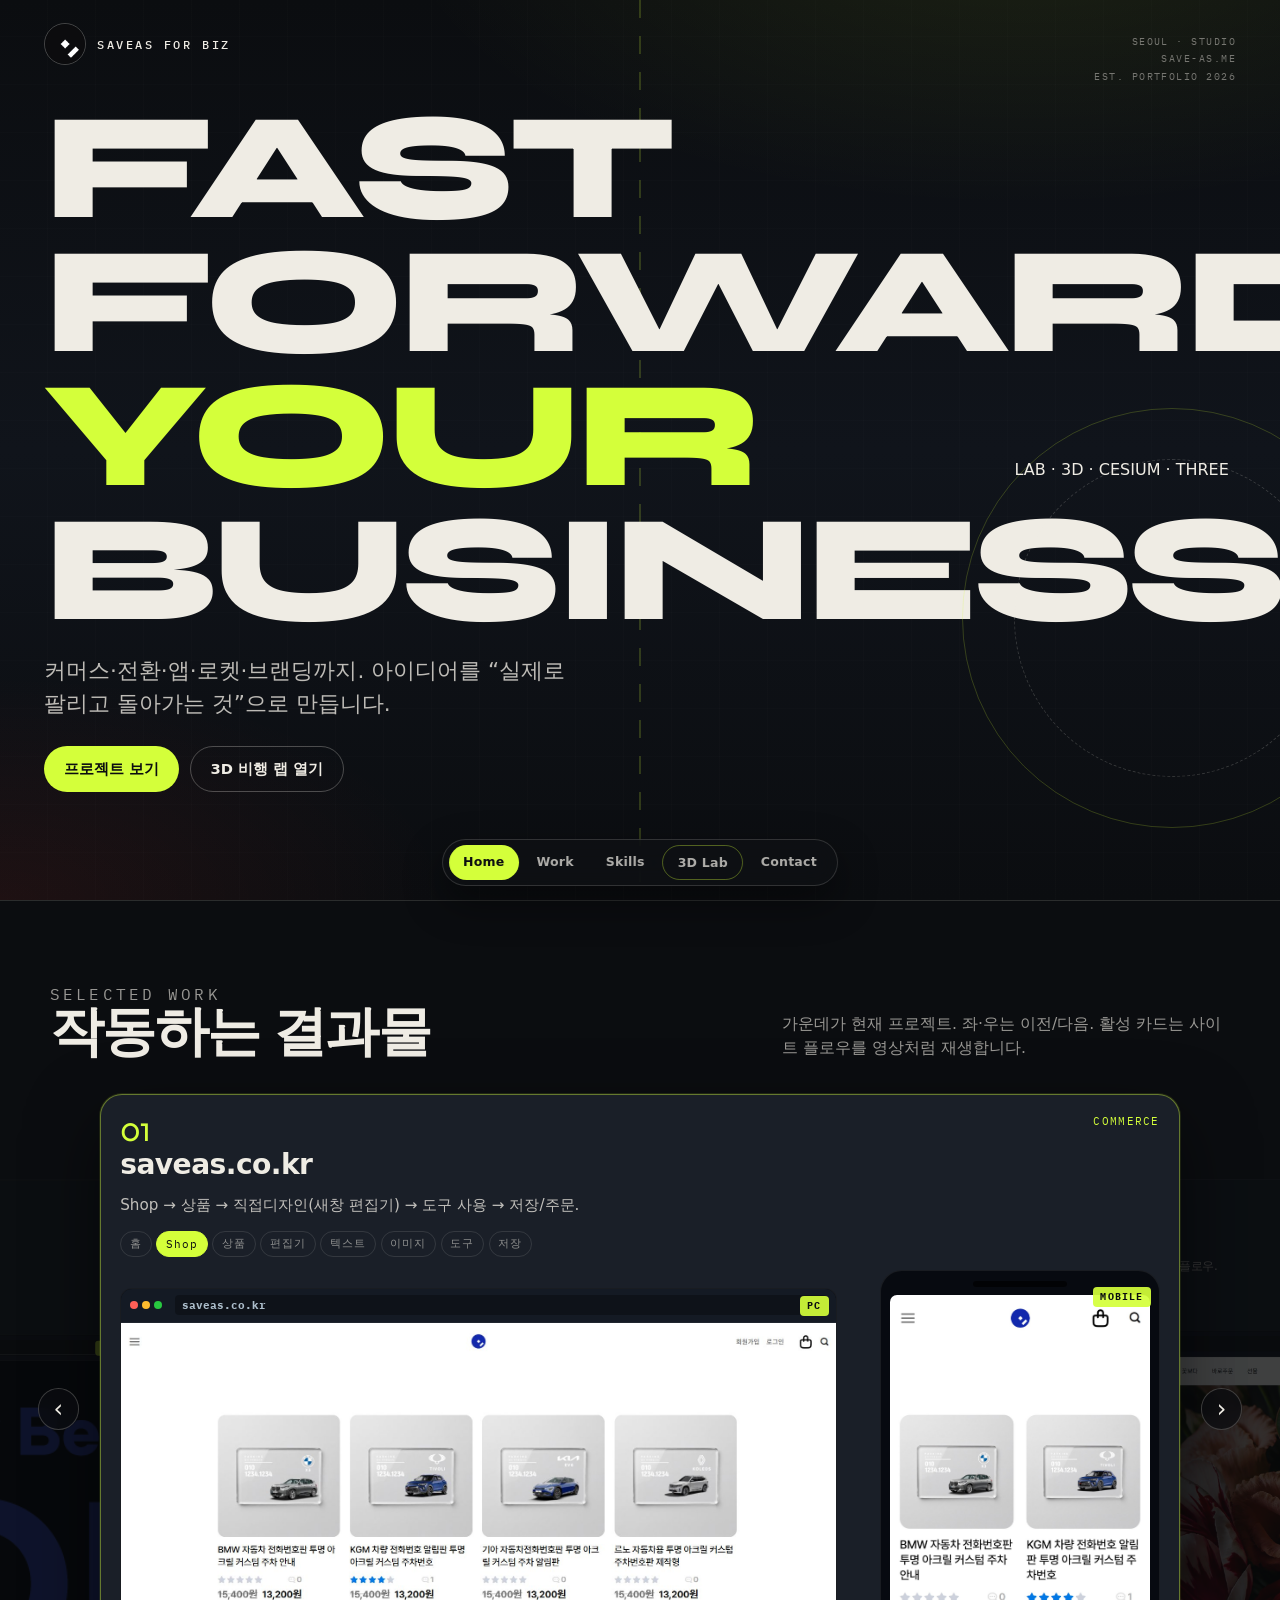
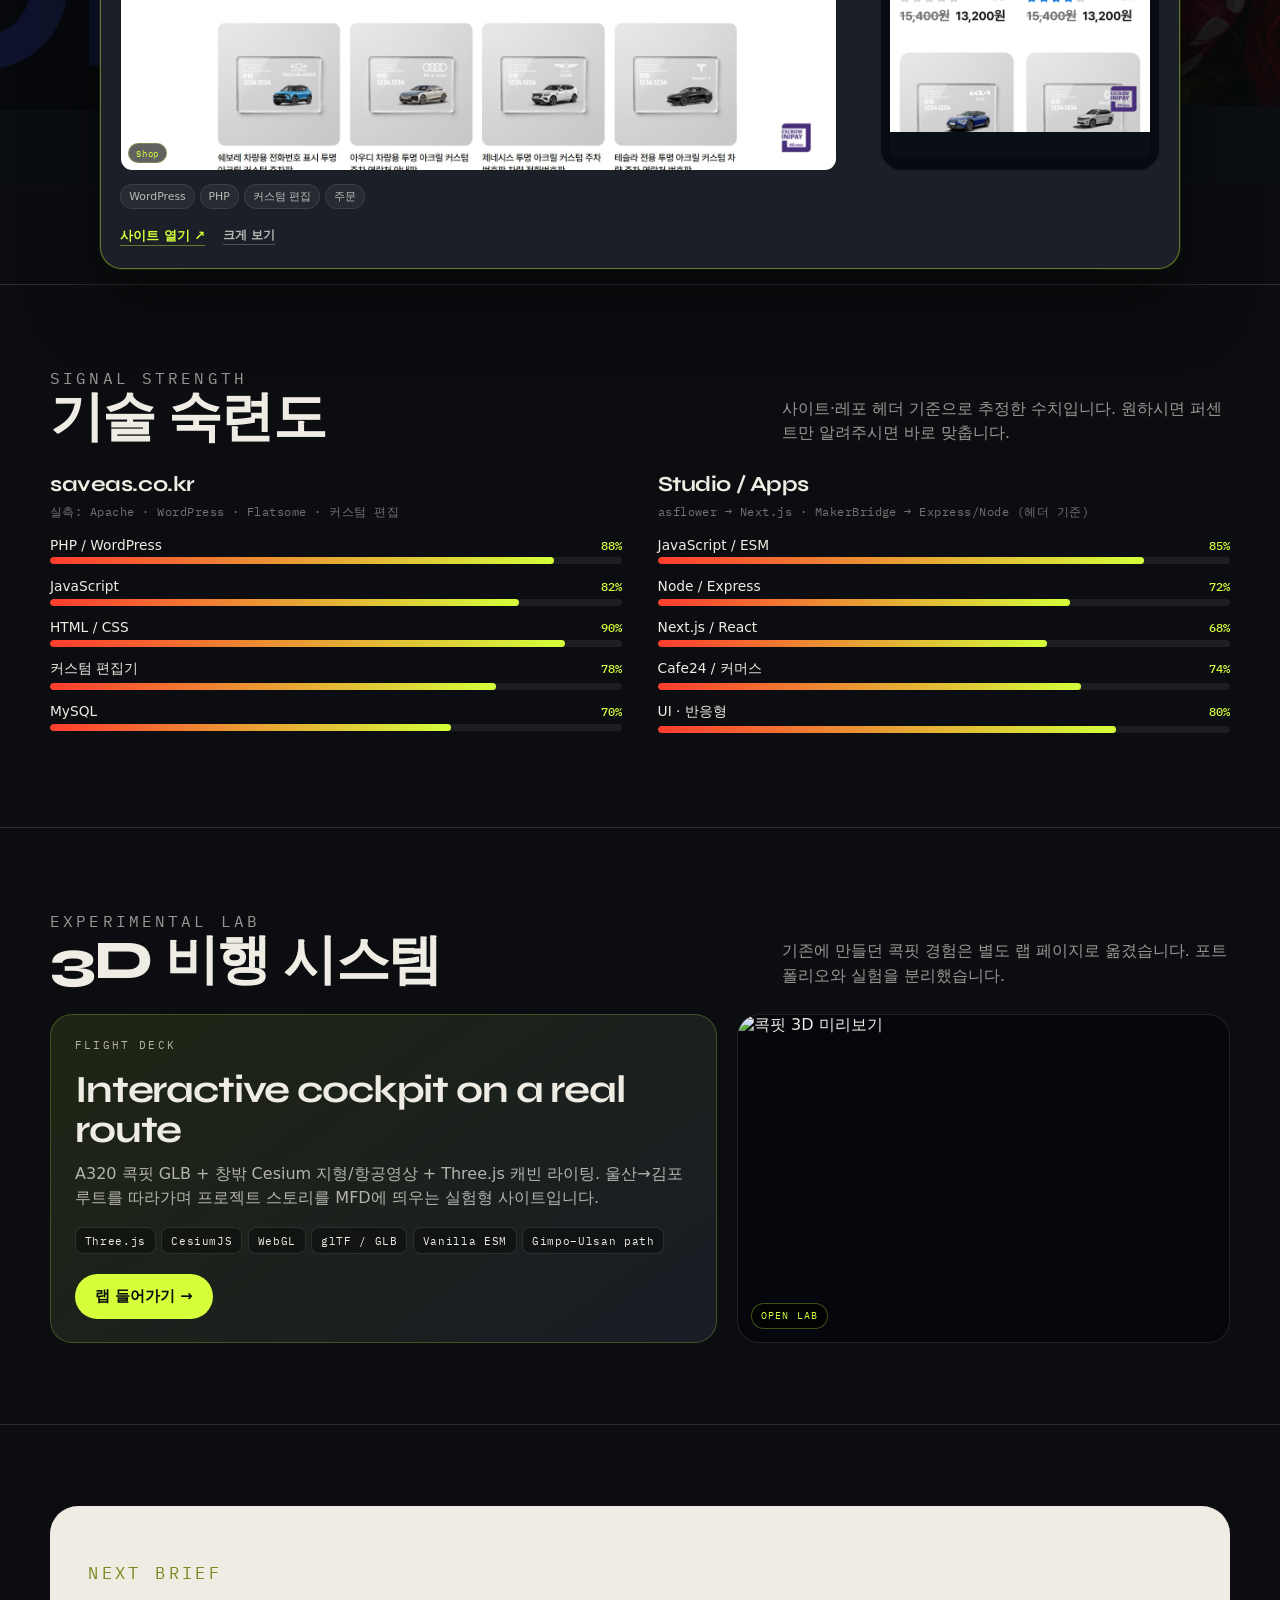
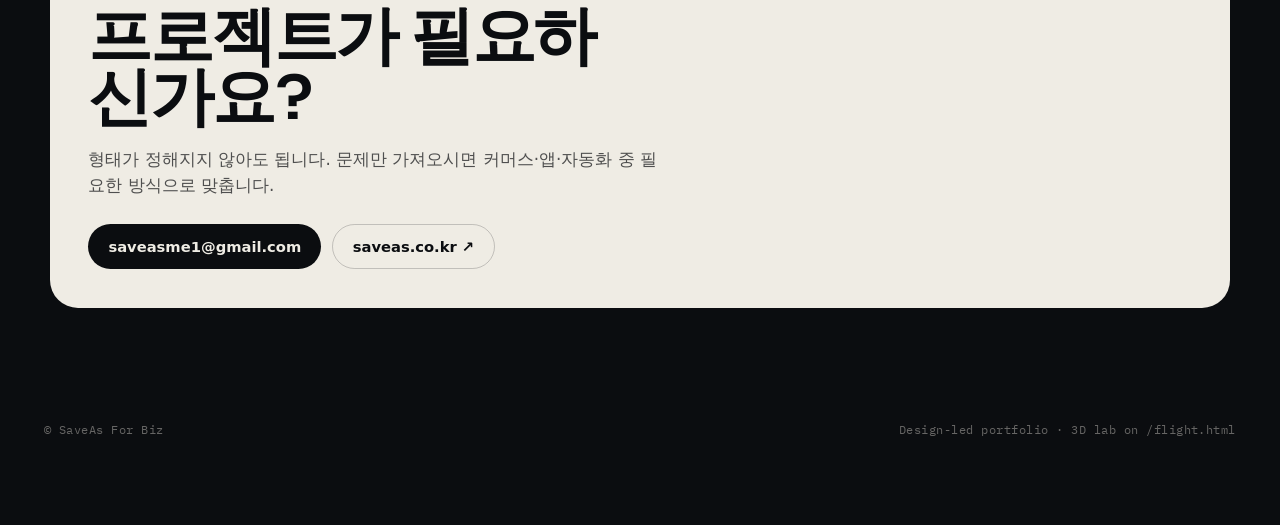
==== commit 3510438c: "Enlarge mobile device preview in work stage. Co-authored-by: Cursor <cursoragent@cursor.com>" ====
--- a/index.html
+++ b/index.html
@@ -16,7 +16,7 @@
   <link rel="preconnect" href="https://fonts.googleapis.com" />
   <link rel="preconnect" href="https://fonts.gstatic.com" crossorigin />
   <link href="https://fonts.googleapis.com/css2?family=IBM+Plex+Mono:wght@400;500&family=Syne:wght@600;700;800&display=swap" rel="stylesheet" />
-  <link rel="stylesheet" href="css/portfolio.css?v=fix4bmtft9vor" />
+  <link rel="stylesheet" href="css/portfolio.css?v=fix4bmtftv1sf" />
 </head>
 <body>
   <div class="bg-runway" aria-hidden="true"></div>
@@ -143,6 +143,6 @@
     </footer>
   </div>
 
-  <script type="module" src="js/portfolio.js?v=fix4bmtft9vor"></script>
+  <script type="module" src="js/portfolio.js?v=fix4bmtftv1sf"></script>
 </body>
 </html>
--- a/css/portfolio.css
+++ b/css/portfolio.css
@@ -477,7 +477,7 @@
   background: #05080e;
 }
 .lb-pc img { aspect-ratio: 16 / 10; object-fit: cover; object-position: top; }
-.lb-mo img { aspect-ratio: 9 / 16; object-fit: cover; object-position: top; max-width: 180px; margin-inline: auto; }
+.lb-mo img { aspect-ratio: 9 / 16; object-fit: cover; object-position: top; max-width: 260px; margin-inline: auto; }
 .story-lightbox-cap {
   margin: 0.75rem 0 0.45rem;
   font-family: var(--font-m);
@@ -527,8 +527,8 @@
 /* PC + MO device duo */
 .device-duo {
   display: grid;
-  grid-template-columns: minmax(0, 1.85fr) minmax(120px, 0.48fr);
-  gap: 0.85rem;
+  grid-template-columns: minmax(0, 1.45fr) minmax(220px, 0.62fr);
+  gap: 1rem;
   align-items: end;
 }
 .device-pc, .device-mo {
@@ -553,11 +553,11 @@
   pointer-events: none;
 }
 .device-mo .device-label {
-  top: 0.85rem;
-  right: 0.35rem;
-  font-size: 0.52rem;
-  letter-spacing: 0.1em;
-  padding: 0.16rem 0.35rem;
+  top: 1rem;
+  right: 0.5rem;
+  font-size: 0.62rem;
+  letter-spacing: 0.12em;
+  padding: 0.2rem 0.45rem;
 }
 .device-pc { border-radius: 12px; }
 .device-chrome {
@@ -594,16 +594,16 @@
   position: relative;
 }
 .device-mo {
-  border-radius: 18px;
-  padding: 8px 7px 10px;
-  max-width: 168px;
+  border-radius: 22px;
+  padding: 10px 9px 12px;
+  max-width: 280px;
   justify-self: end;
   width: 100%;
 }
 .device-mo .notch {
-  width: 34%;
-  height: 4px;
-  margin: 0 auto 5px;
+  width: 36%;
+  height: 6px;
+  margin: 0 auto 8px;
   border-radius: 999px;
   background: rgba(0, 0, 0, 0.7);
 }
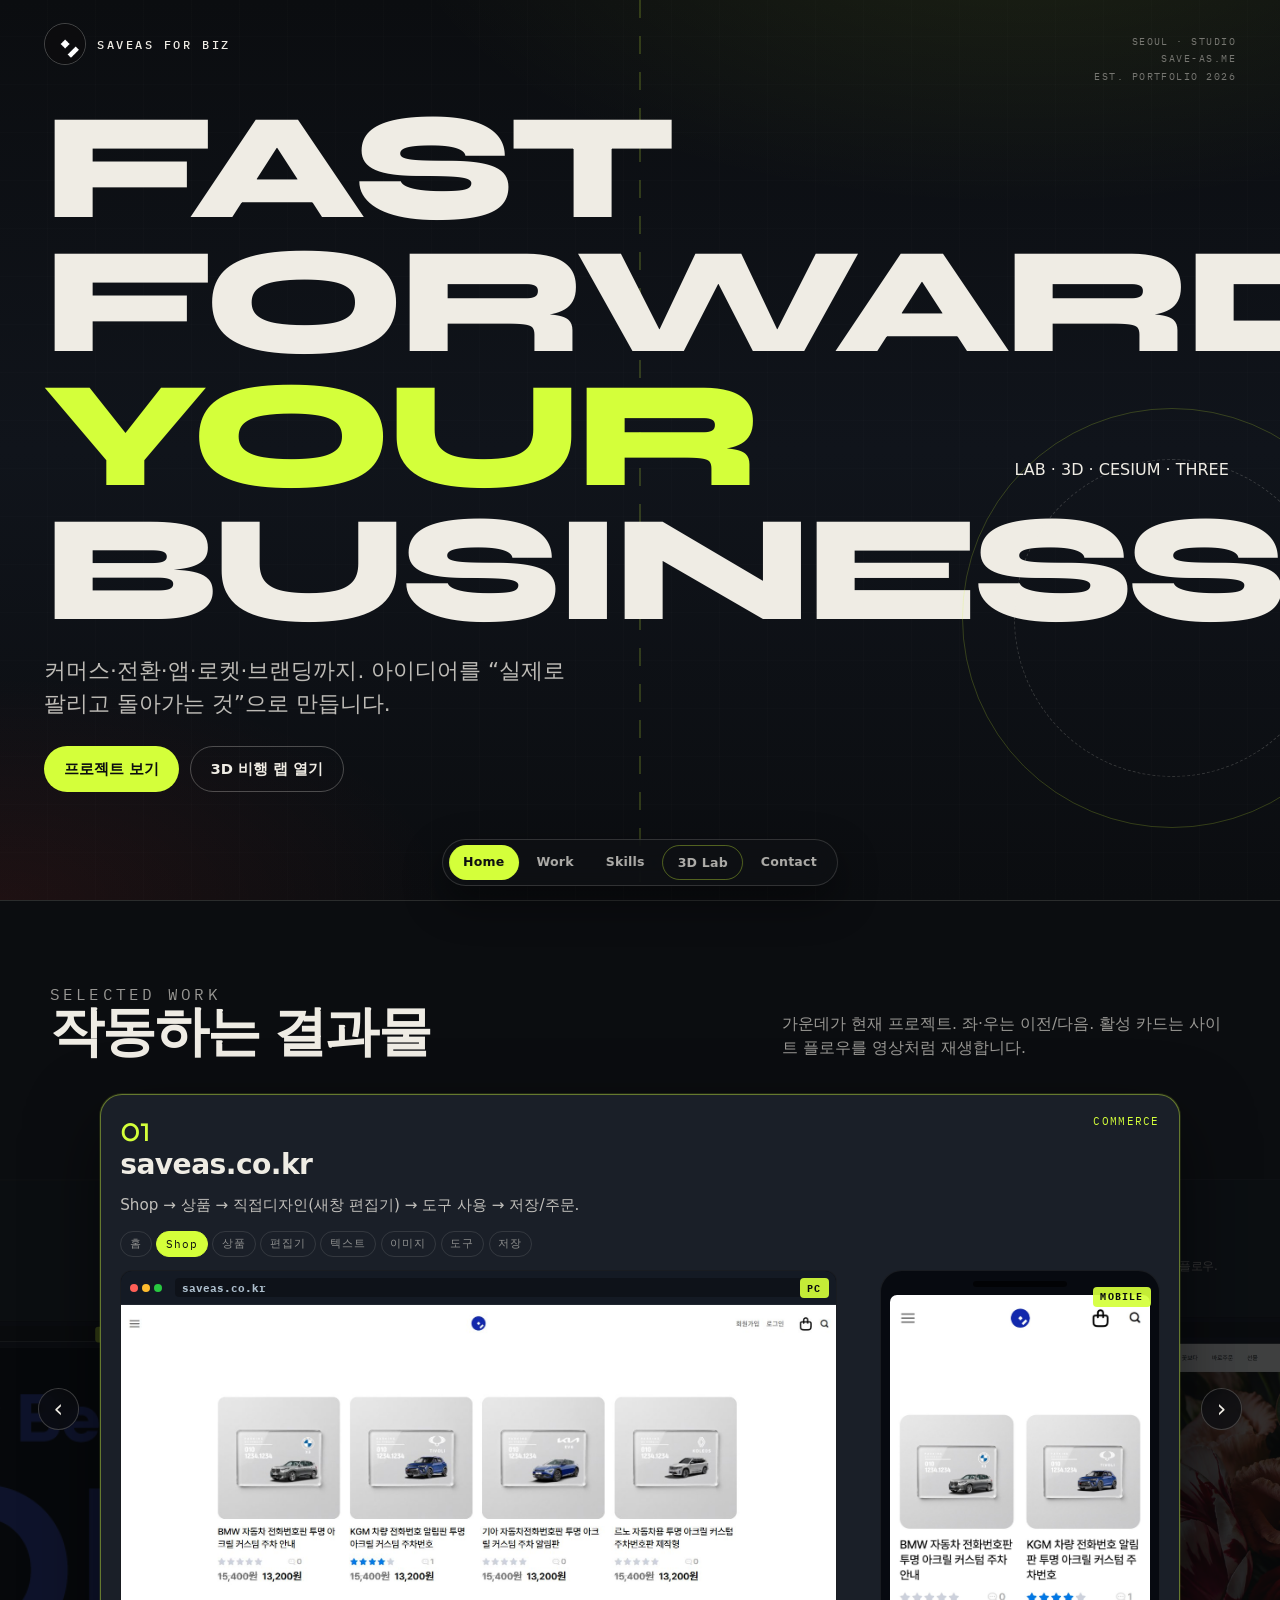
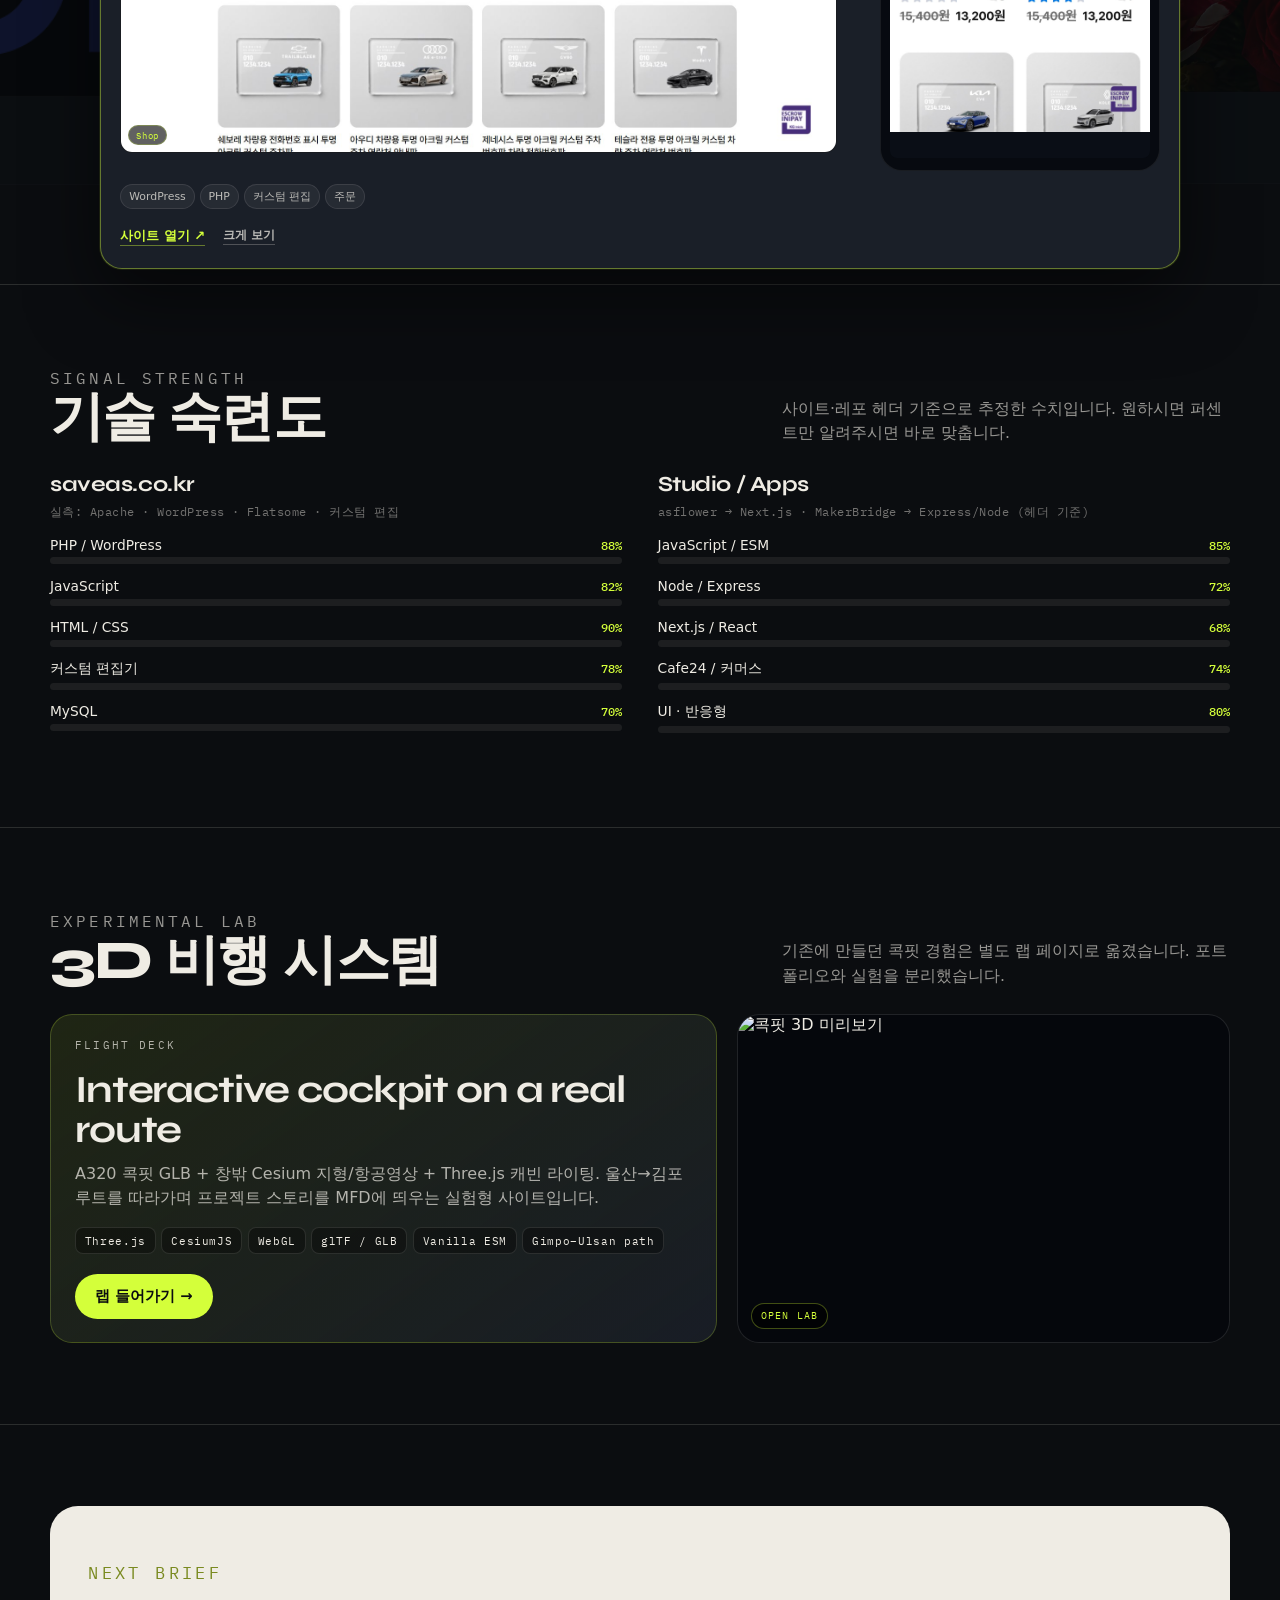
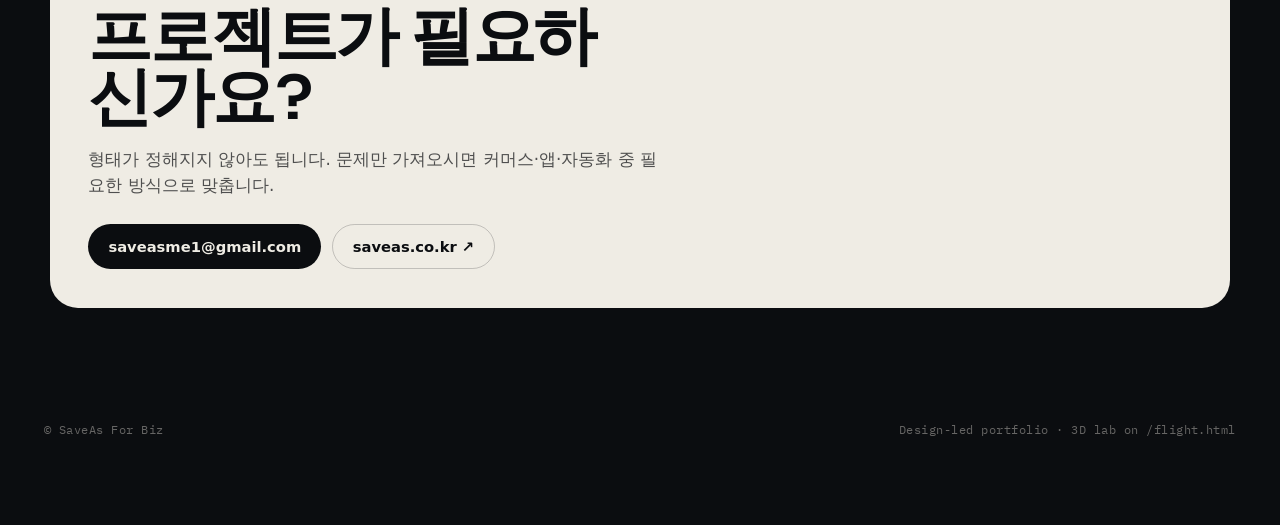
==== commit 922c0d7e: "Top-align PC/MO frames; show mobile UI only on tablet and phone. Co-authored-by: Cursor <cursoragent" ====
--- a/index.html
+++ b/index.html
@@ -16,7 +16,7 @@
   <link rel="preconnect" href="https://fonts.googleapis.com" />
   <link rel="preconnect" href="https://fonts.gstatic.com" crossorigin />
   <link href="https://fonts.googleapis.com/css2?family=IBM+Plex+Mono:wght@400;500&family=Syne:wght@600;700;800&display=swap" rel="stylesheet" />
-  <link rel="stylesheet" href="css/portfolio.css?v=fix4bmtftv1sf" />
+  <link rel="stylesheet" href="css/portfolio.css?v=fix4bmtftx6u5" />
 </head>
 <body>
   <div class="bg-runway" aria-hidden="true"></div>
@@ -143,6 +143,6 @@
     </footer>
   </div>
 
-  <script type="module" src="js/portfolio.js?v=fix4bmtftv1sf"></script>
+  <script type="module" src="js/portfolio.js?v=fix4bmtftx6u5"></script>
 </body>
 </html>
--- a/css/portfolio.css
+++ b/css/portfolio.css
@@ -529,7 +529,7 @@
   display: grid;
   grid-template-columns: minmax(0, 1.45fr) minmax(220px, 0.62fr);
   gap: 1rem;
-  align-items: end;
+  align-items: start;
 }
 .device-pc, .device-mo {
   position: relative;
@@ -837,6 +837,29 @@
   letter-spacing: 0.04em;
 }
 
+@media (max-width: 1024px) {
+  /* MO / TB: mobile UI only */
+  .device-duo {
+    display: block;
+  }
+  .device-pc {
+    display: none !important;
+  }
+  .device-mo {
+    max-width: min(320px, 72vw);
+    width: 100%;
+    margin: 0 auto;
+    justify-self: center;
+    padding: 12px 11px 14px;
+  }
+  .device-mo .screen {
+    max-width: none;
+  }
+  .device-mo .device-label {
+    top: 1.05rem;
+  }
+}
+
 @media (max-width: 820px) {
   .skills-grid,
   .lab-panel {
@@ -863,25 +886,11 @@
   }
   .work-stage { min-height: 640px; }
   .work-track { height: 620px; }
-  /* mobile: swipe PC | MO inside each card */
-  .device-duo {
-    display: flex;
-    overflow-x: auto;
-    scroll-snap-type: x mandatory;
-    gap: 0;
-    scrollbar-width: none;
-  }
-  .device-duo::-webkit-scrollbar { display: none; }
-  .device-pc,
   .device-mo {
-    flex: 0 0 100%;
-    max-width: none;
-    width: 100%;
-    scroll-snap-align: start;
-    justify-self: stretch;
-  }
-  .device-mo { padding: 10px 12px 14px; border-radius: 18px; }
-  .device-mo .screen { max-width: 180px; margin: 0 auto; }
+    max-width: min(340px, 78vw);
+    padding: 14px 13px 16px;
+    border-radius: 24px;
+  }
   .dock a { padding: 0.5rem 0.7rem; font-size: 0.72rem; }
 }
 
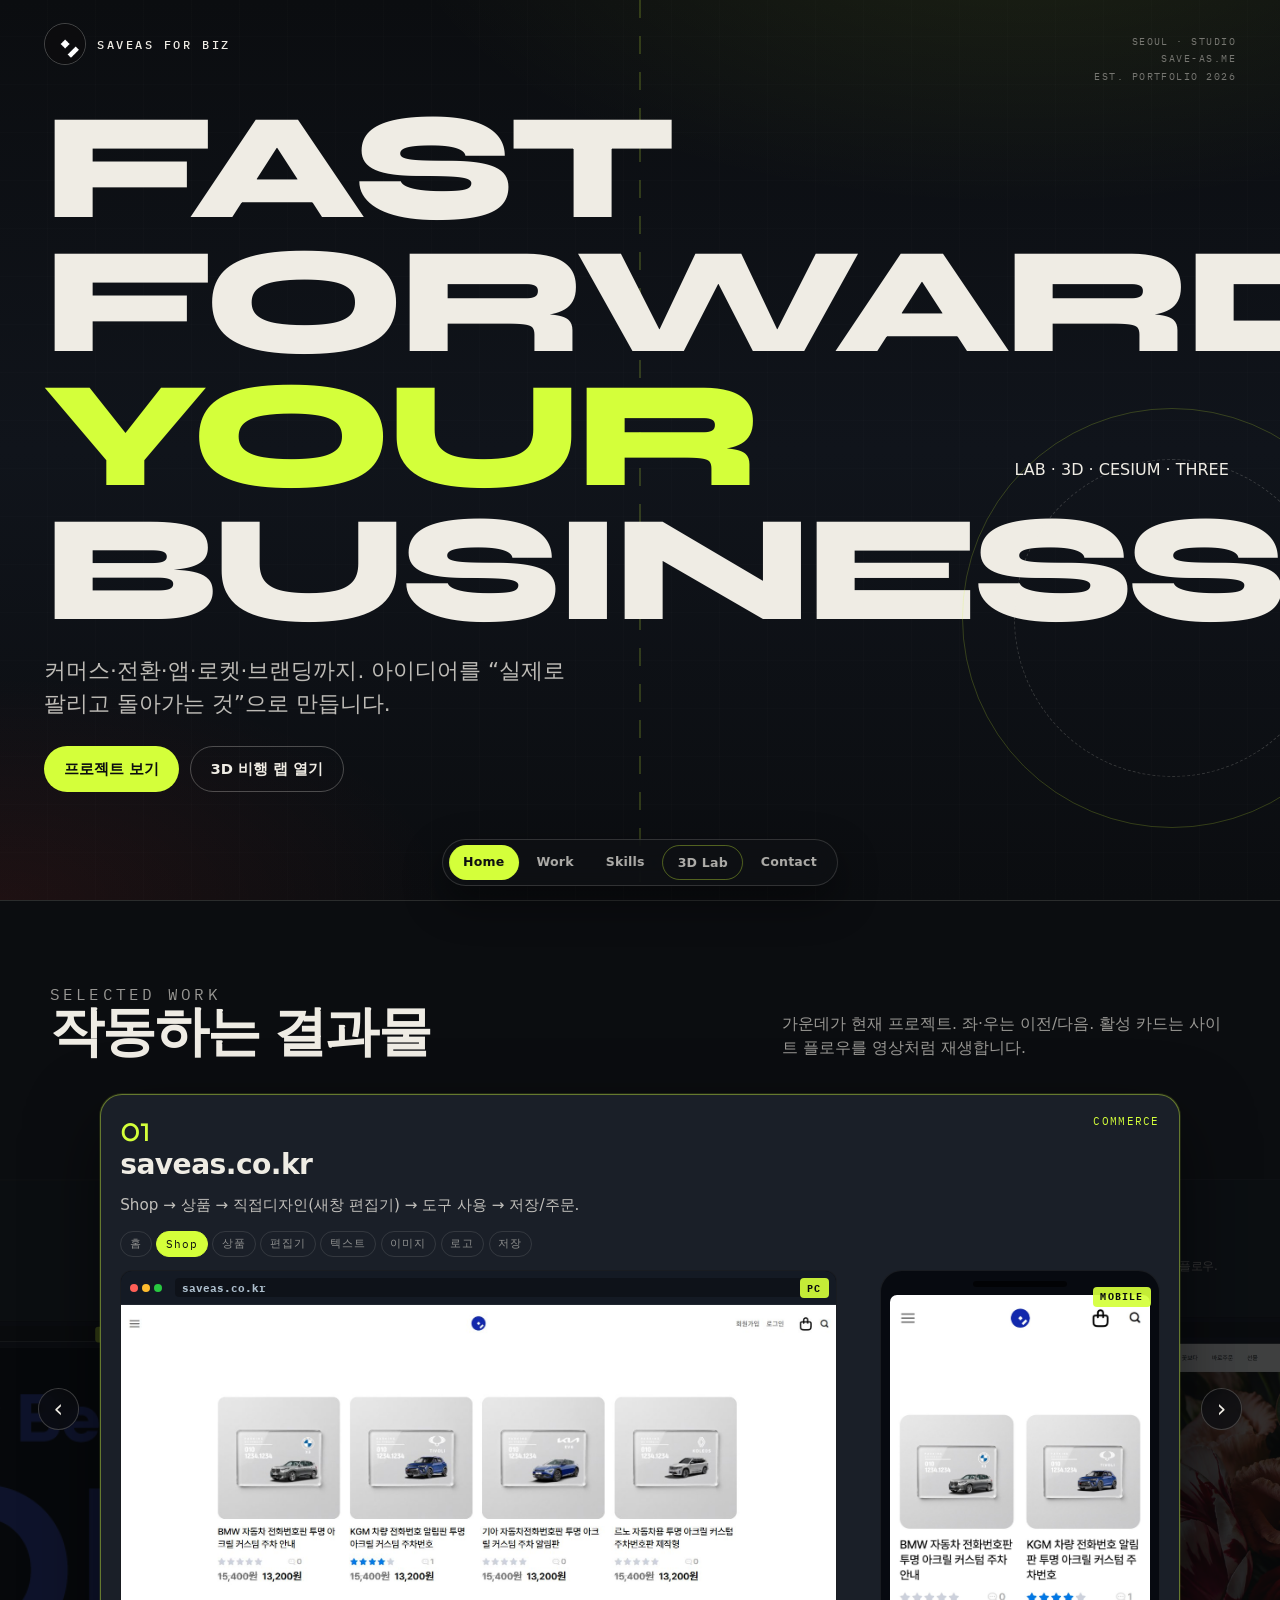
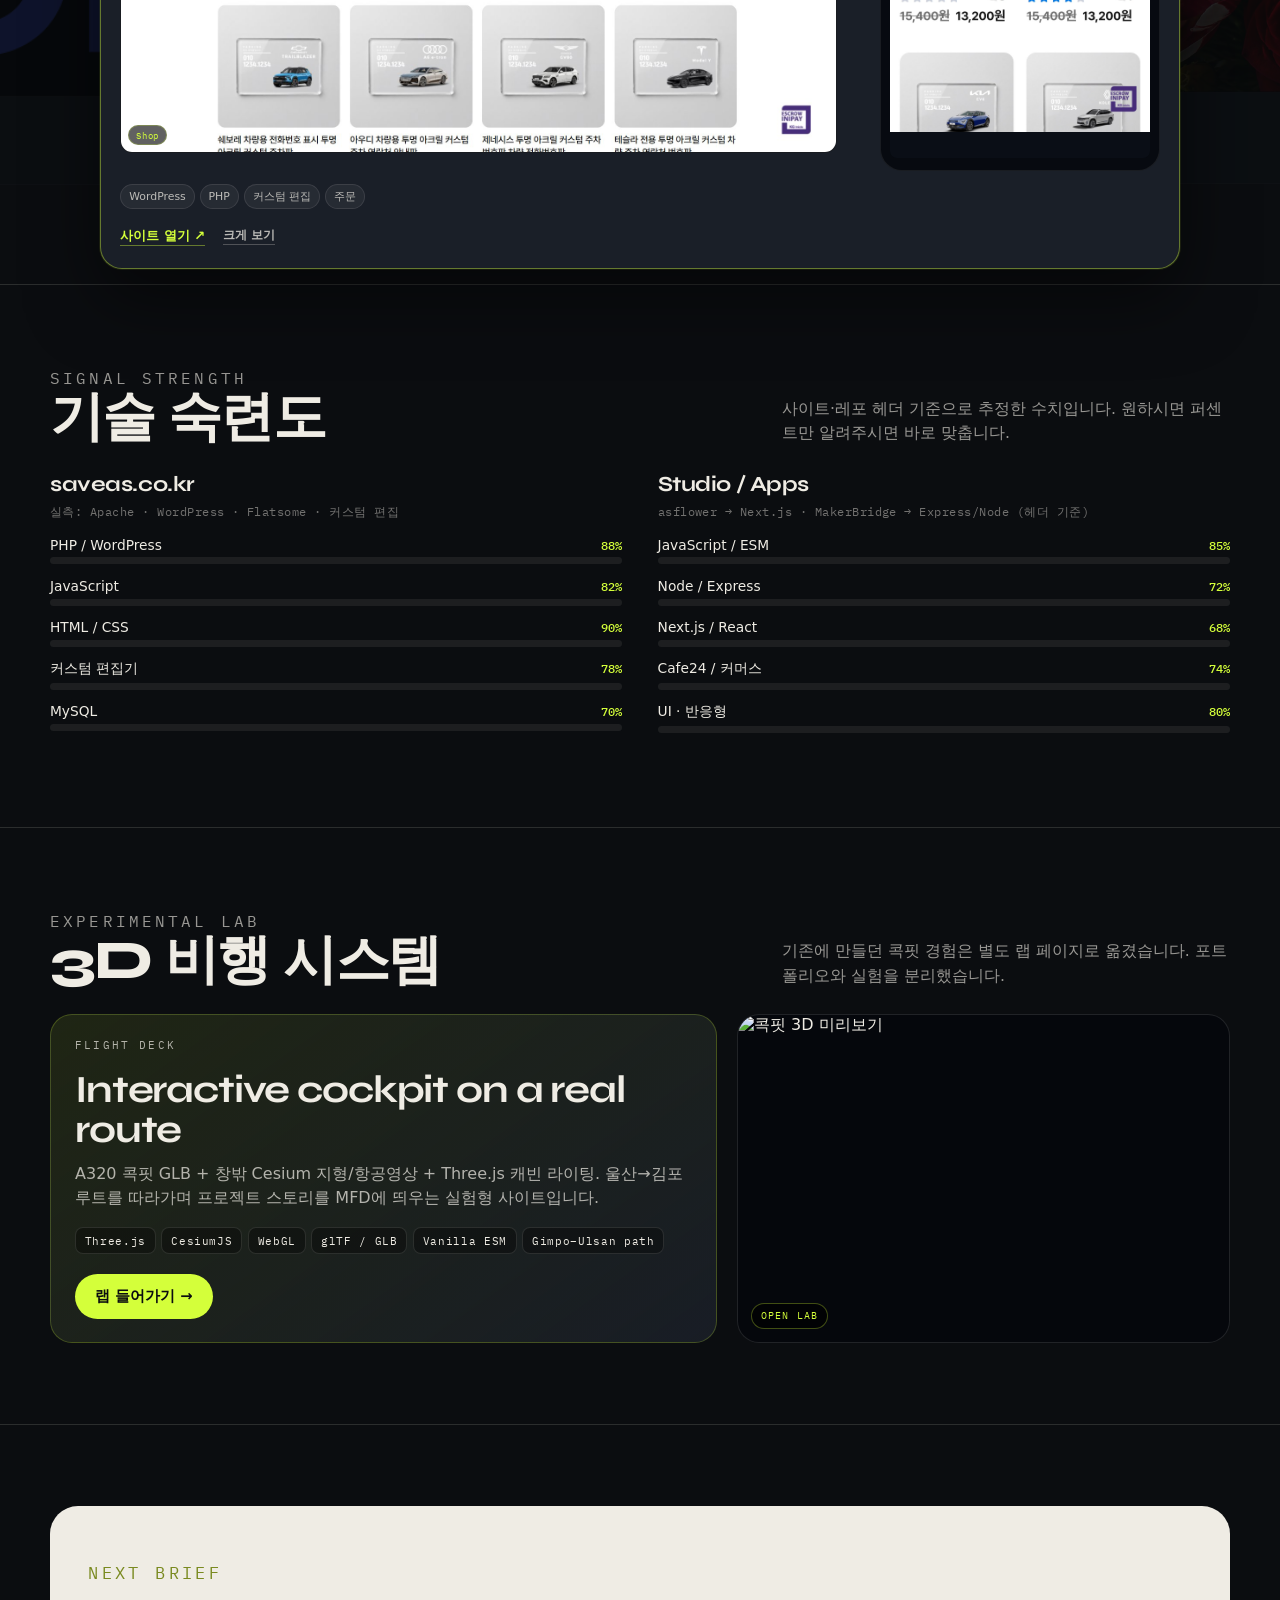
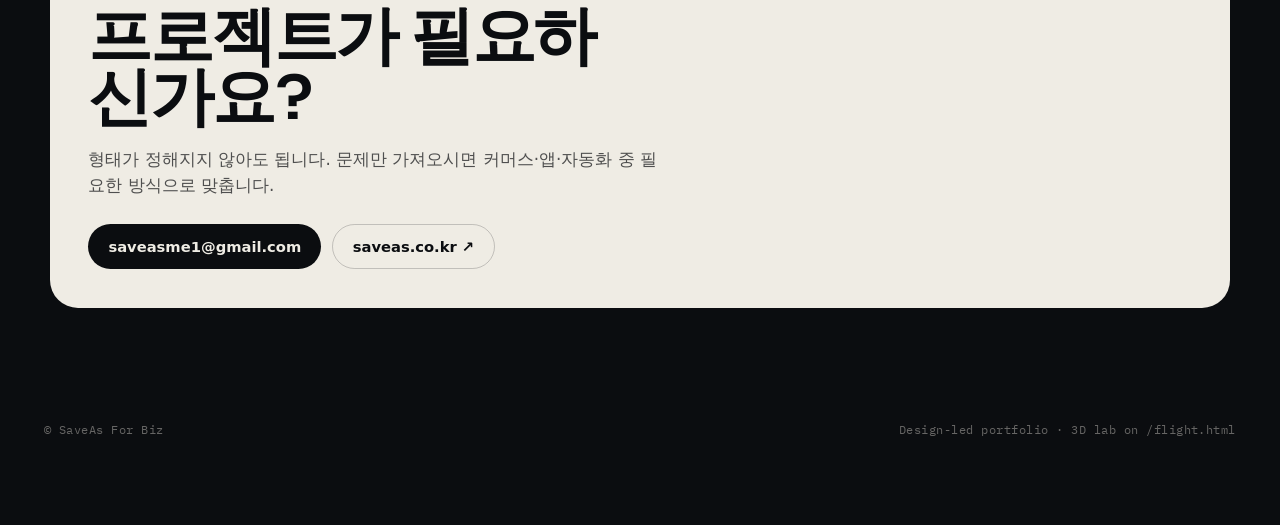
==== commit 42d65704: "Sync saveas #01 text/image/logo/save frames across PC and mobile. Same FPD module per step on both d" ====
--- a/index.html
+++ b/index.html
@@ -16,7 +16,7 @@
   <link rel="preconnect" href="https://fonts.googleapis.com" />
   <link rel="preconnect" href="https://fonts.gstatic.com" crossorigin />
   <link href="https://fonts.googleapis.com/css2?family=IBM+Plex+Mono:wght@400;500&family=Syne:wght@600;700;800&display=swap" rel="stylesheet" />
-  <link rel="stylesheet" href="css/portfolio.css?v=fix4bmtftx6u5" />
+  <link rel="stylesheet" href="css/portfolio.css?v=fix4bmtfubs10" />
 </head>
 <body>
   <div class="bg-runway" aria-hidden="true"></div>
@@ -143,6 +143,6 @@
     </footer>
   </div>
 
-  <script type="module" src="js/portfolio.js?v=fix4bmtftx6u5"></script>
+  <script type="module" src="js/portfolio.js?v=fix4bmtfubs10"></script>
 </body>
 </html>
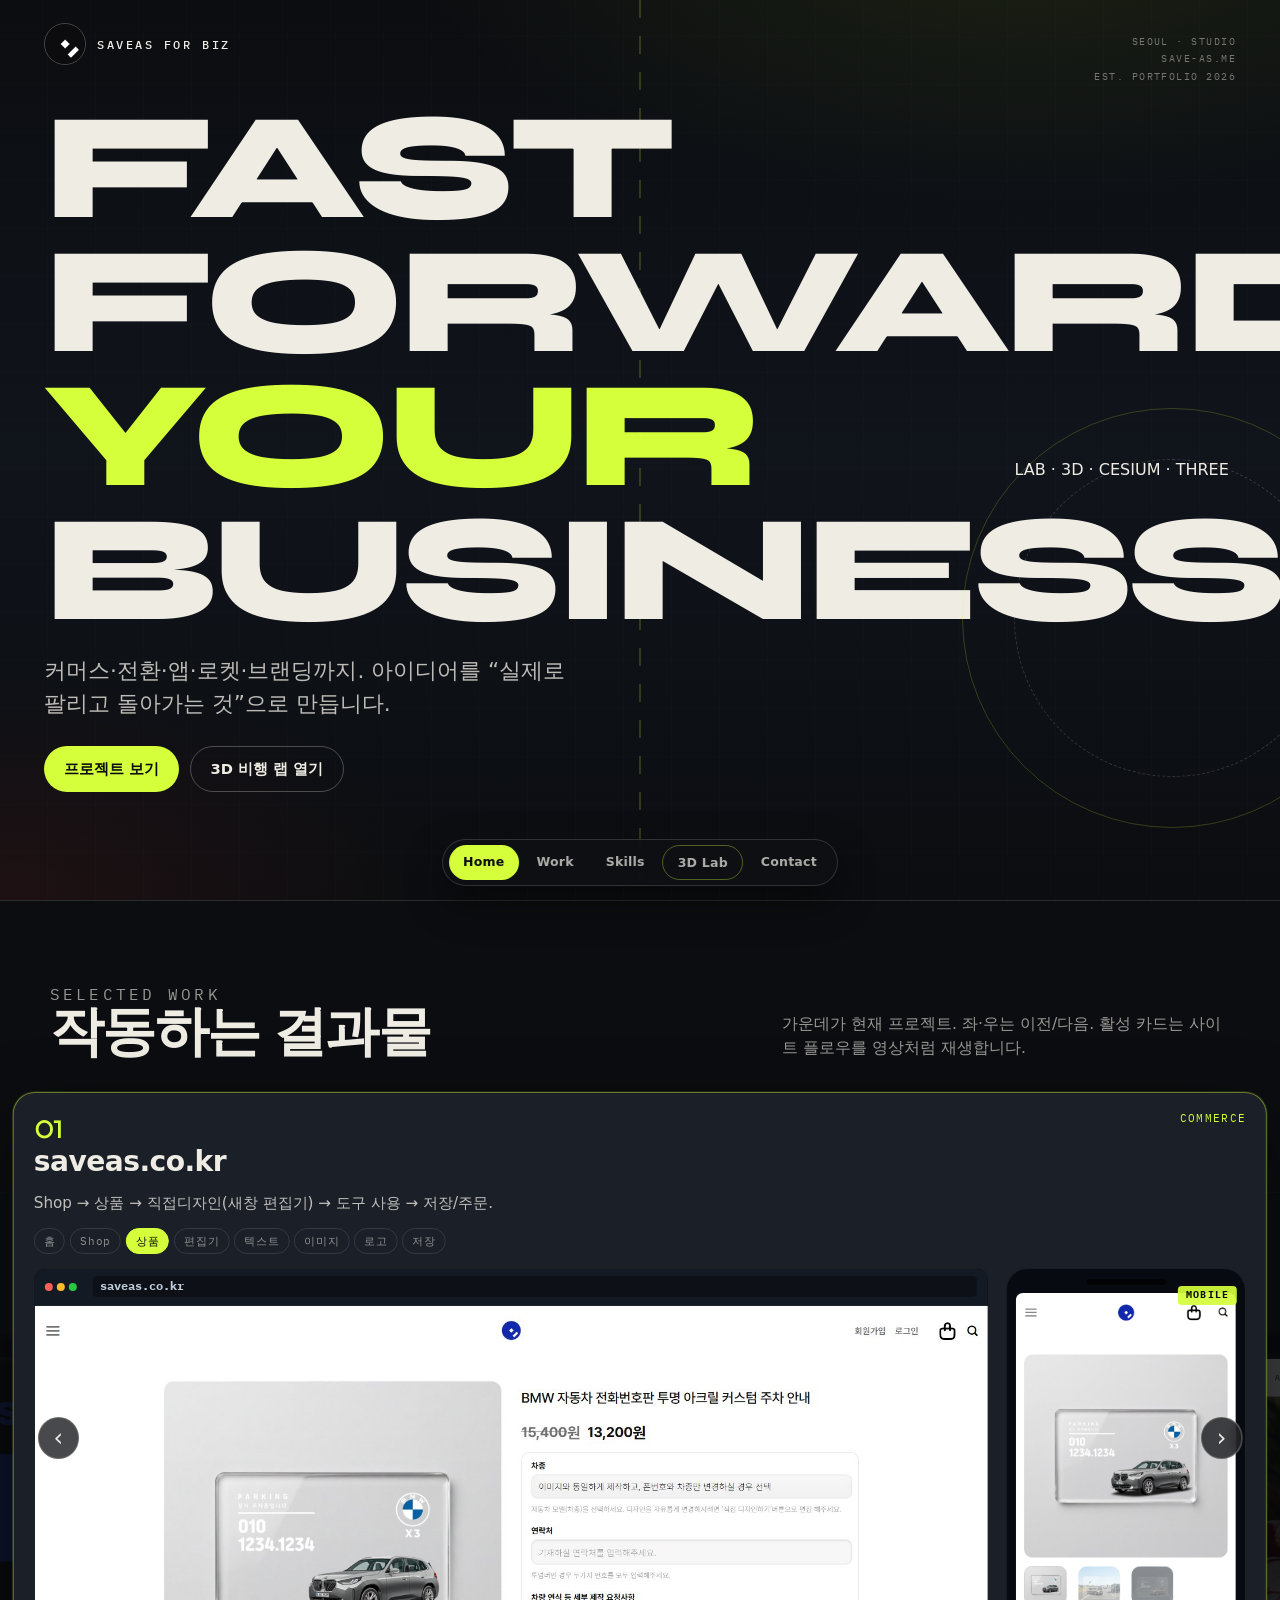
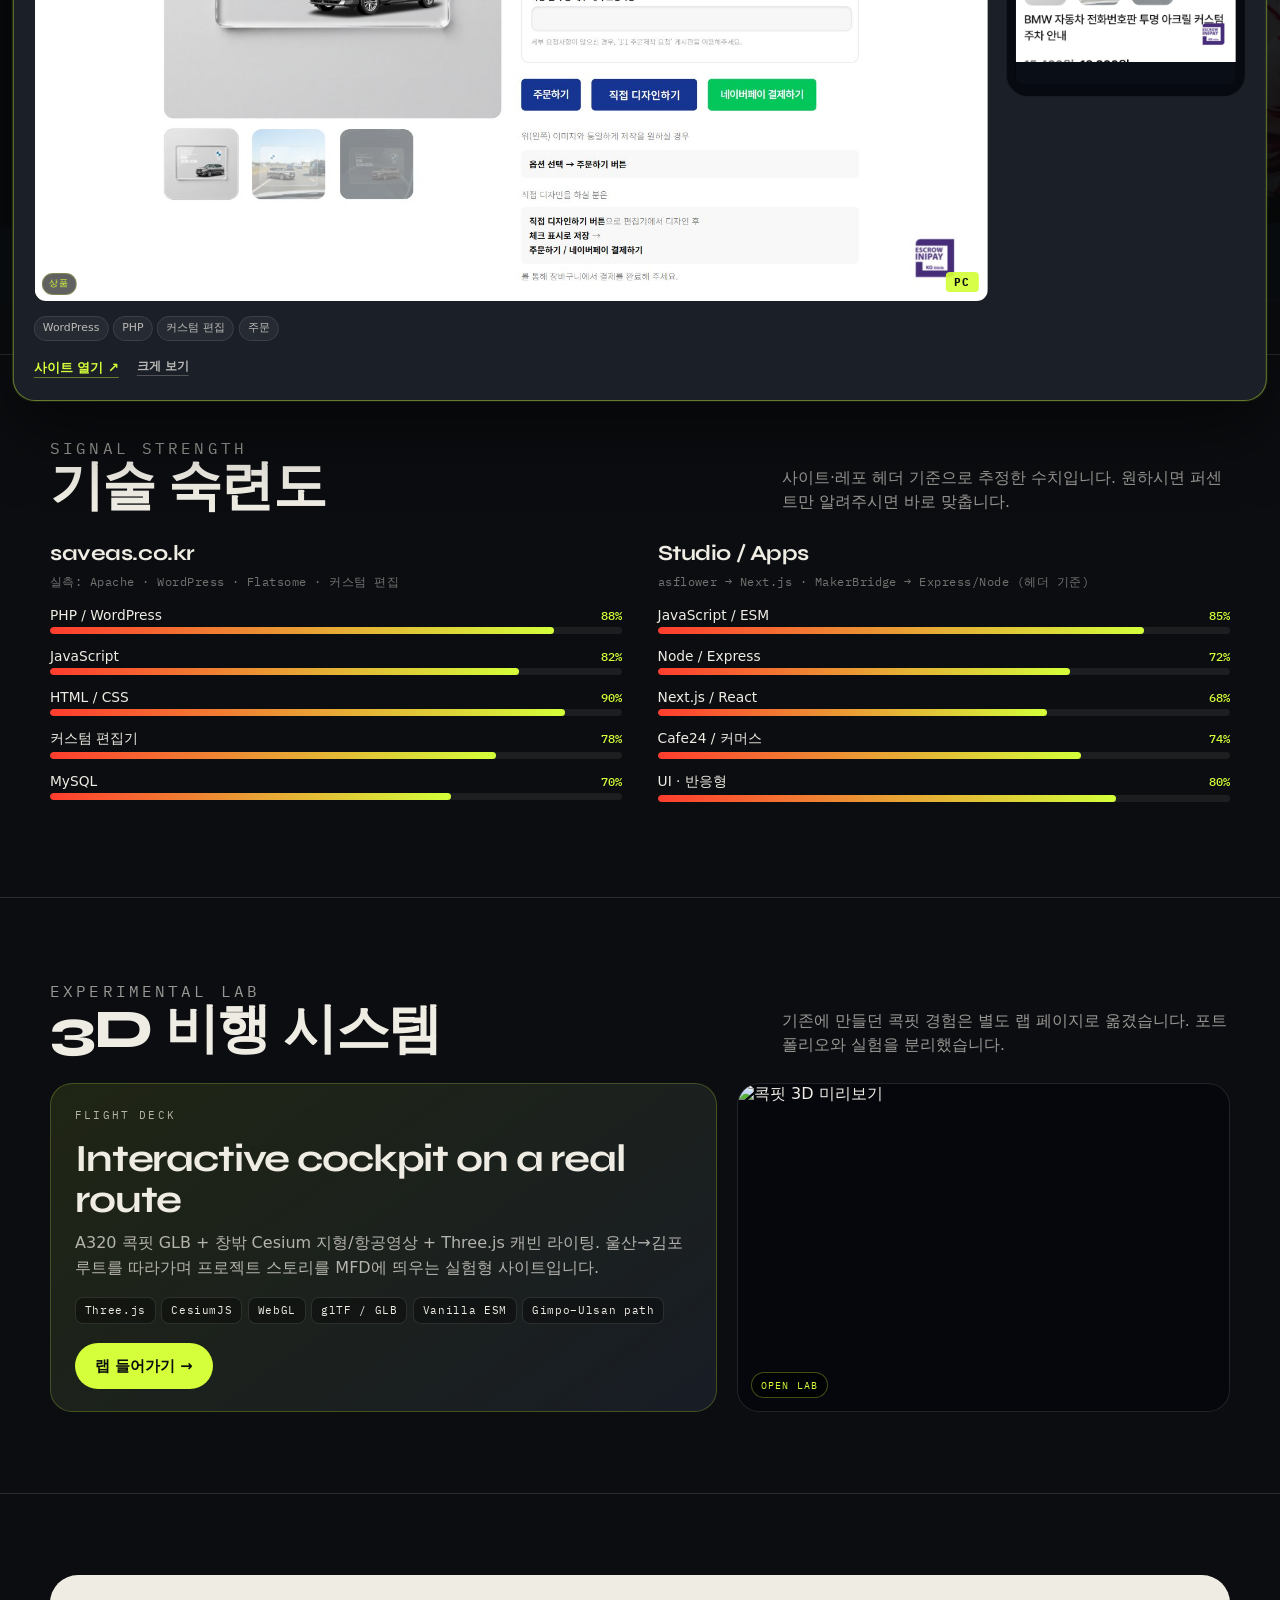
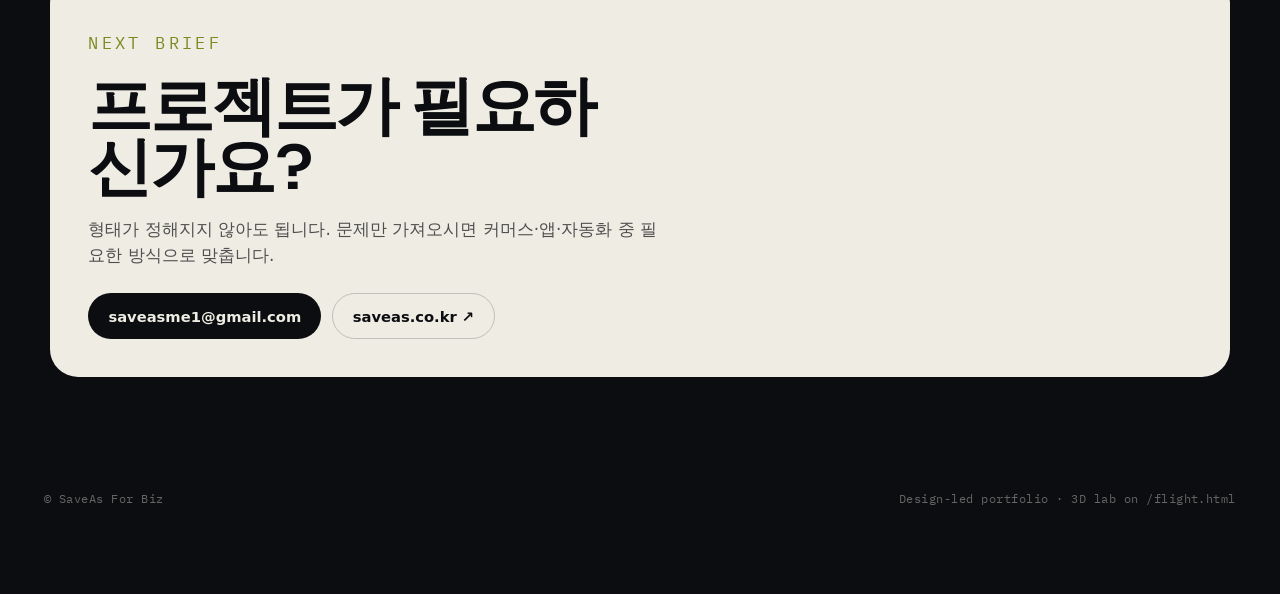
==== commit 5f21e5d6: "Enlarge PC work preview and stop label/text overlap. Bigger active card, PC frame dominates the duo," ====
--- a/index.html
+++ b/index.html
@@ -16,7 +16,7 @@
   <link rel="preconnect" href="https://fonts.googleapis.com" />
   <link rel="preconnect" href="https://fonts.gstatic.com" crossorigin />
   <link href="https://fonts.googleapis.com/css2?family=IBM+Plex+Mono:wght@400;500&family=Syne:wght@600;700;800&display=swap" rel="stylesheet" />
-  <link rel="stylesheet" href="css/portfolio.css?v=fix4bmtfubs10" />
+  <link rel="stylesheet" href="css/portfolio.css?v=fix4bmtfuhxq5" />
 </head>
 <body>
   <div class="bg-runway" aria-hidden="true"></div>
@@ -143,6 +143,6 @@
     </footer>
   </div>
 
-  <script type="module" src="js/portfolio.js?v=fix4bmtfubs10"></script>
+  <script type="module" src="js/portfolio.js?v=fix4bmtfuhxq5"></script>
 </body>
 </html>
--- a/css/portfolio.css
+++ b/css/portfolio.css
@@ -262,25 +262,25 @@
 /* centered work stage: active + dimmed neighbors */
 .work-stage {
   position: relative;
-  width: min(100%, 1680px);
+  width: min(100%, 1780px);
   margin: 0 auto;
-  padding: 0.5rem var(--gutter) 1.4rem;
-  min-height: clamp(640px, 78vh, 920px);
+  padding: 0.35rem max(0.5rem, calc(var(--gutter) - 0.5rem)) 1.4rem;
+  min-height: clamp(720px, 86vh, 1040px);
 }
 .work-track {
   position: relative;
-  height: clamp(620px, 74vh, 880px);
+  height: clamp(700px, 82vh, 1000px);
   perspective: 1600px;
 }
 .work-card {
   position: absolute;
   top: 0;
   left: 50%;
-  width: min(96vw, 1080px);
+  width: min(98vw, 1280px);
   background: var(--steel);
   border: 1px solid rgba(239, 236, 228, 0.1);
   border-radius: 22px;
-  padding: 1.15rem 1.2rem 1.35rem;
+  padding: 1.15rem 1.25rem 1.4rem;
   display: grid;
   gap: 0.85rem;
   transform: translateX(-50%) scale(0.72);
@@ -527,8 +527,8 @@
 /* PC + MO device duo */
 .device-duo {
   display: grid;
-  grid-template-columns: minmax(0, 1.45fr) minmax(220px, 0.62fr);
-  gap: 1rem;
+  grid-template-columns: minmax(0, 1fr) minmax(200px, 240px);
+  gap: 1.1rem;
   align-items: start;
 }
 .device-pc, .device-mo {
@@ -539,36 +539,42 @@
 }
 .device-label {
   position: absolute;
-  top: 0.45rem;
-  right: 0.45rem;
   z-index: 4;
   font-family: var(--font-m);
-  font-size: 0.62rem;
+  font-size: 0.68rem;
   font-weight: 700;
-  letter-spacing: 0.14em;
-  padding: 0.2rem 0.45rem;
+  letter-spacing: 0.12em;
+  padding: 0.22rem 0.5rem;
   border-radius: 4px;
   background: rgba(212, 255, 58, 0.92);
   color: var(--ink);
   pointer-events: none;
+  line-height: 1.2;
+  white-space: nowrap;
+}
+/* PC label: under chrome, not on URL text */
+.device-pc .device-label {
+  top: auto;
+  bottom: 0.55rem;
+  right: 0.55rem;
 }
 .device-mo .device-label {
-  top: 1rem;
+  top: 1.05rem;
   right: 0.5rem;
   font-size: 0.62rem;
-  letter-spacing: 0.12em;
-  padding: 0.2rem 0.45rem;
 }
 .device-pc { border-radius: 12px; }
 .device-chrome {
   display: flex;
   align-items: center;
-  gap: 0.3rem;
-  padding: 0.4rem 0.55rem;
+  gap: 0.35rem;
+  padding: 0.45rem 0.65rem;
   background: #141a24;
   border-bottom: 1px solid rgba(255, 255, 255, 0.05);
+  min-height: 2.1rem;
 }
 .device-chrome i {
+  flex: 0 0 auto;
   width: 8px;
   height: 8px;
   border-radius: 50%;
@@ -577,26 +583,29 @@
 }
 .device-chrome b {
   flex: 1;
-  margin-left: 2rem;
-  font-family: var(--font-m);
-  font-size: 0.68rem;
-  color: rgba(200, 220, 235, 0.85);
+  min-width: 0;
+  margin-left: 2.1rem;
+  font-family: var(--font-m);
+  font-size: 0.72rem;
+  line-height: 1.3;
+  color: rgba(210, 225, 240, 0.9);
   white-space: nowrap;
   overflow: hidden;
   text-overflow: ellipsis;
-  background: rgba(0, 0, 0, 0.3);
+  background: rgba(0, 0, 0, 0.35);
   border-radius: 4px;
-  padding: 0.18rem 0.45rem;
+  padding: 0.2rem 0.5rem;
 }
 .device-pc .screen {
   aspect-ratio: 16 / 10;
   background: #05080e;
   position: relative;
+  min-height: 280px;
 }
 .device-mo {
   border-radius: 22px;
   padding: 10px 9px 12px;
-  max-width: 280px;
+  max-width: 240px;
   justify-self: end;
   width: 100%;
 }
@@ -619,16 +628,20 @@
   inset: 0;
   width: 100%;
   height: 100%;
-  object-fit: cover;
+  object-fit: contain;
   object-position: top center;
   opacity: 0;
-  transform: scale(1.04);
+  transform: scale(1.02);
   transition: opacity 0.55s ease, transform 2.2s ease;
+  background: #0a0e16;
+}
+.device-pc .screen .story-frame {
+  object-fit: contain;
+  object-position: top left;
 }
 .device-mo .screen .story-frame {
   object-fit: contain;
   object-position: top center;
-  background: #0a0e16;
 }
 .story-screen .story-frame.is-on {
   opacity: 1;
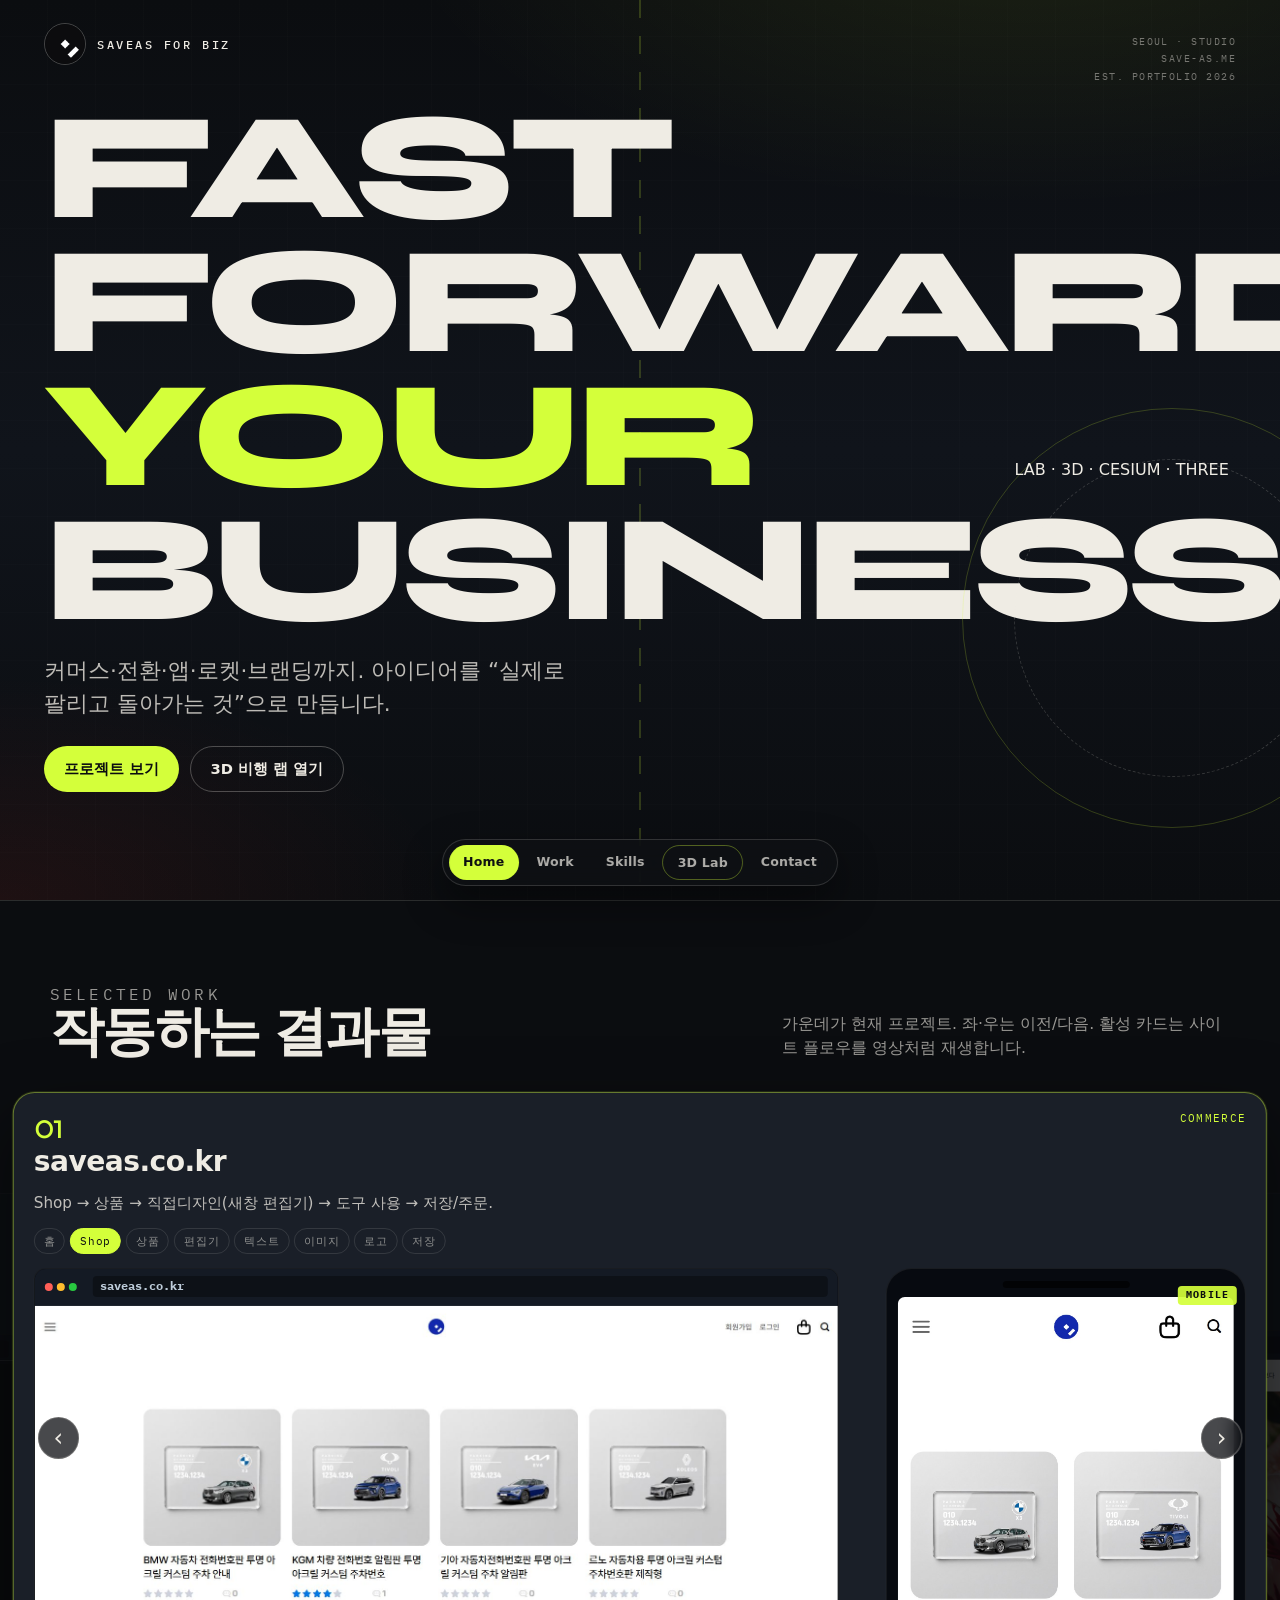
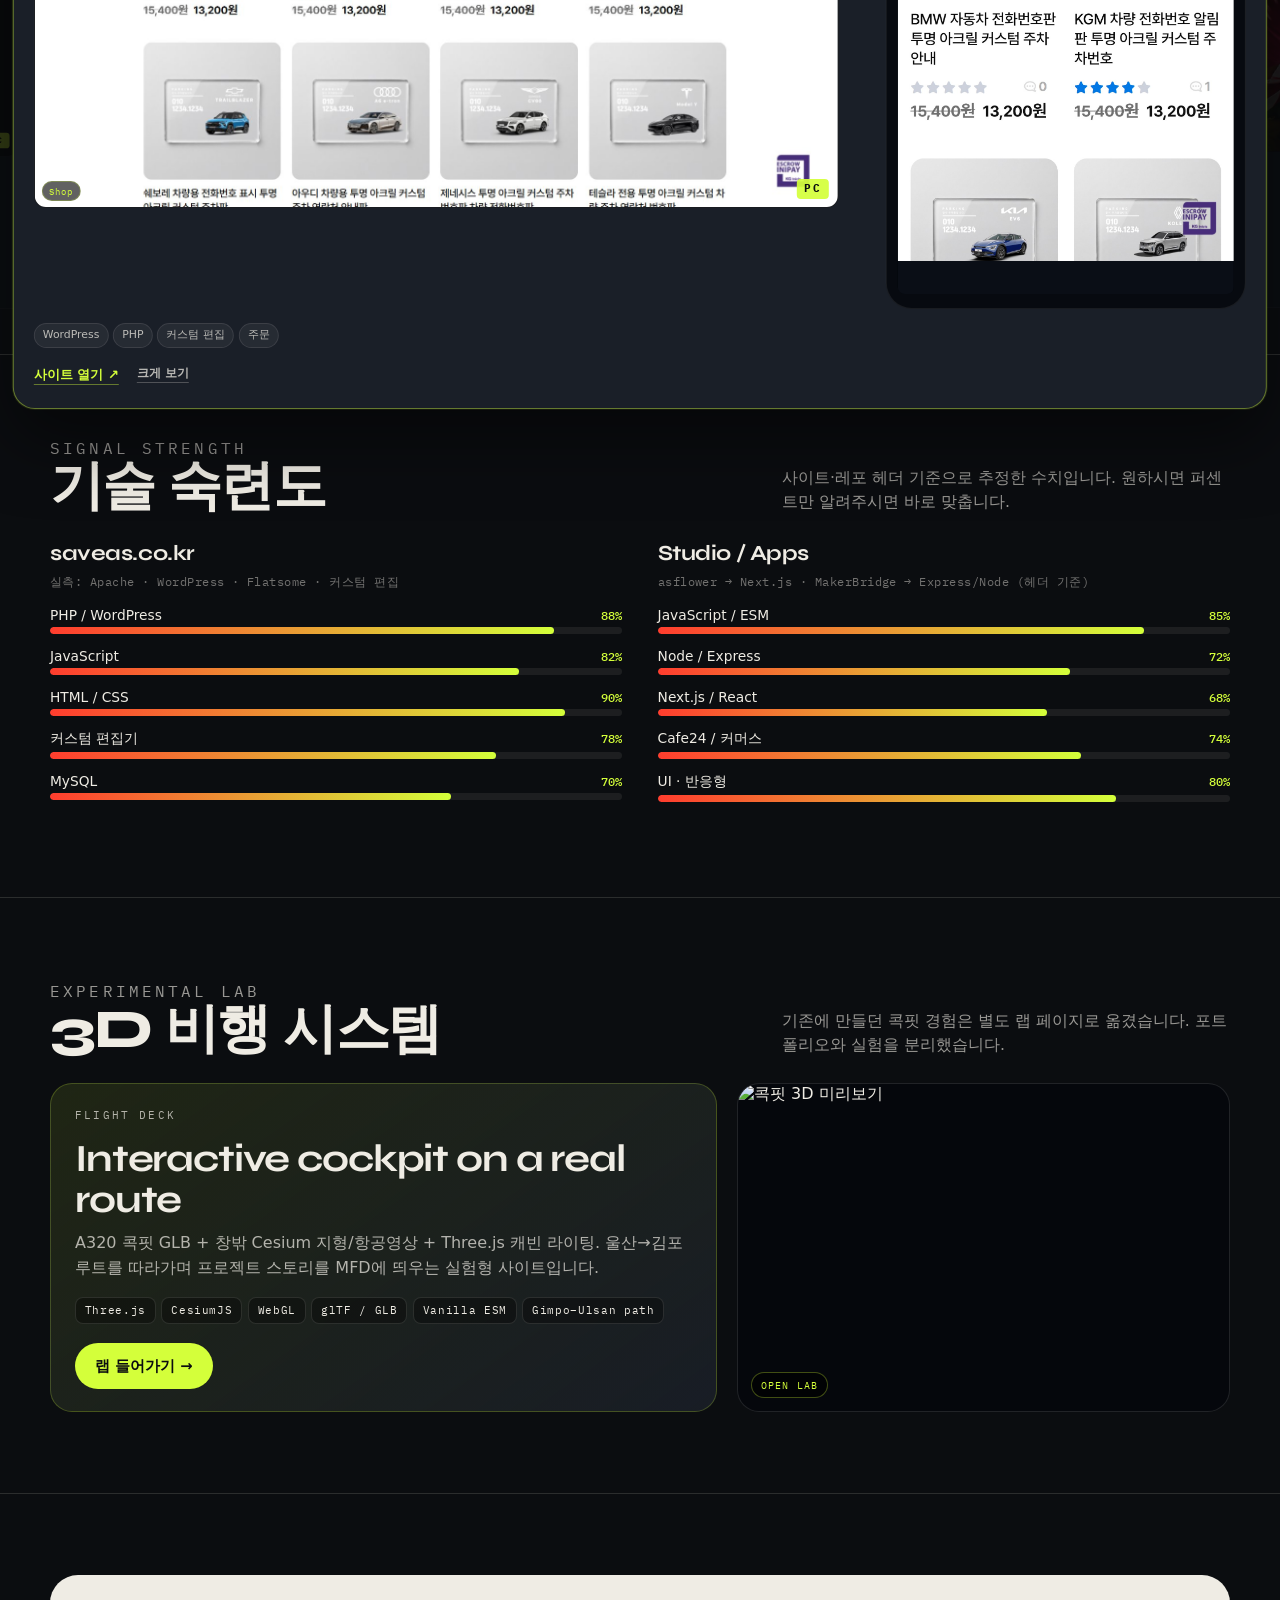
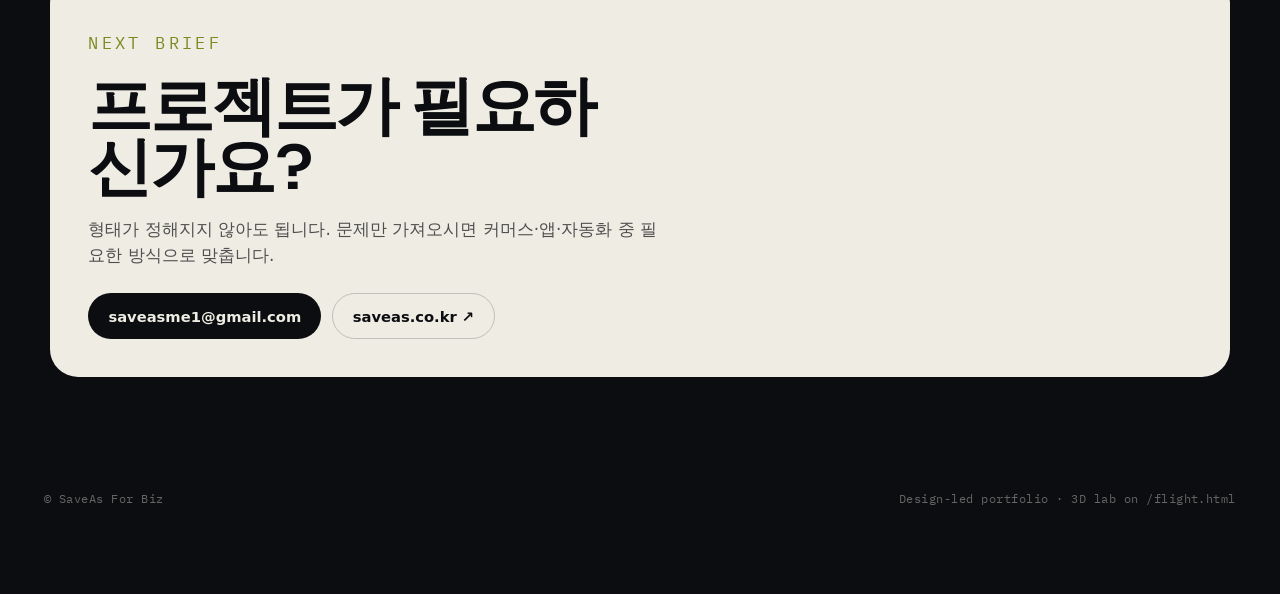
==== commit a8981433: "Enlarge mobile preview beside PC so phone UI reads closer to desktop scale. Co-authored-by: Cursor <" ====
--- a/index.html
+++ b/index.html
@@ -16,7 +16,7 @@
   <link rel="preconnect" href="https://fonts.googleapis.com" />
   <link rel="preconnect" href="https://fonts.gstatic.com" crossorigin />
   <link href="https://fonts.googleapis.com/css2?family=IBM+Plex+Mono:wght@400;500&family=Syne:wght@600;700;800&display=swap" rel="stylesheet" />
-  <link rel="stylesheet" href="css/portfolio.css?v=fix4bmtfuhxq5" />
+  <link rel="stylesheet" href="css/portfolio.css?v=fix4bmtfukodn" />
 </head>
 <body>
   <div class="bg-runway" aria-hidden="true"></div>
@@ -143,6 +143,6 @@
     </footer>
   </div>
 
-  <script type="module" src="js/portfolio.js?v=fix4bmtfuhxq5"></script>
+  <script type="module" src="js/portfolio.js?v=fix4bmtfukodn"></script>
 </body>
 </html>
--- a/css/portfolio.css
+++ b/css/portfolio.css
@@ -527,8 +527,8 @@
 /* PC + MO device duo */
 .device-duo {
   display: grid;
-  grid-template-columns: minmax(0, 1fr) minmax(200px, 240px);
-  gap: 1.1rem;
+  grid-template-columns: minmax(0, 1.2fr) minmax(300px, 0.58fr);
+  gap: 1.15rem;
   align-items: start;
 }
 .device-pc, .device-mo {
@@ -603,16 +603,16 @@
   min-height: 280px;
 }
 .device-mo {
-  border-radius: 22px;
-  padding: 10px 9px 12px;
-  max-width: 240px;
+  border-radius: 26px;
+  padding: 12px 11px 14px;
+  max-width: 360px;
   justify-self: end;
   width: 100%;
 }
 .device-mo .notch {
-  width: 36%;
-  height: 6px;
-  margin: 0 auto 8px;
+  width: 38%;
+  height: 7px;
+  margin: 0 auto 9px;
   border-radius: 999px;
   background: rgba(0, 0, 0, 0.7);
 }
@@ -859,11 +859,11 @@
     display: none !important;
   }
   .device-mo {
-    max-width: min(320px, 72vw);
+    max-width: min(380px, 78vw);
     width: 100%;
     margin: 0 auto;
     justify-self: center;
-    padding: 12px 11px 14px;
+    padding: 14px 12px 16px;
   }
   .device-mo .screen {
     max-width: none;
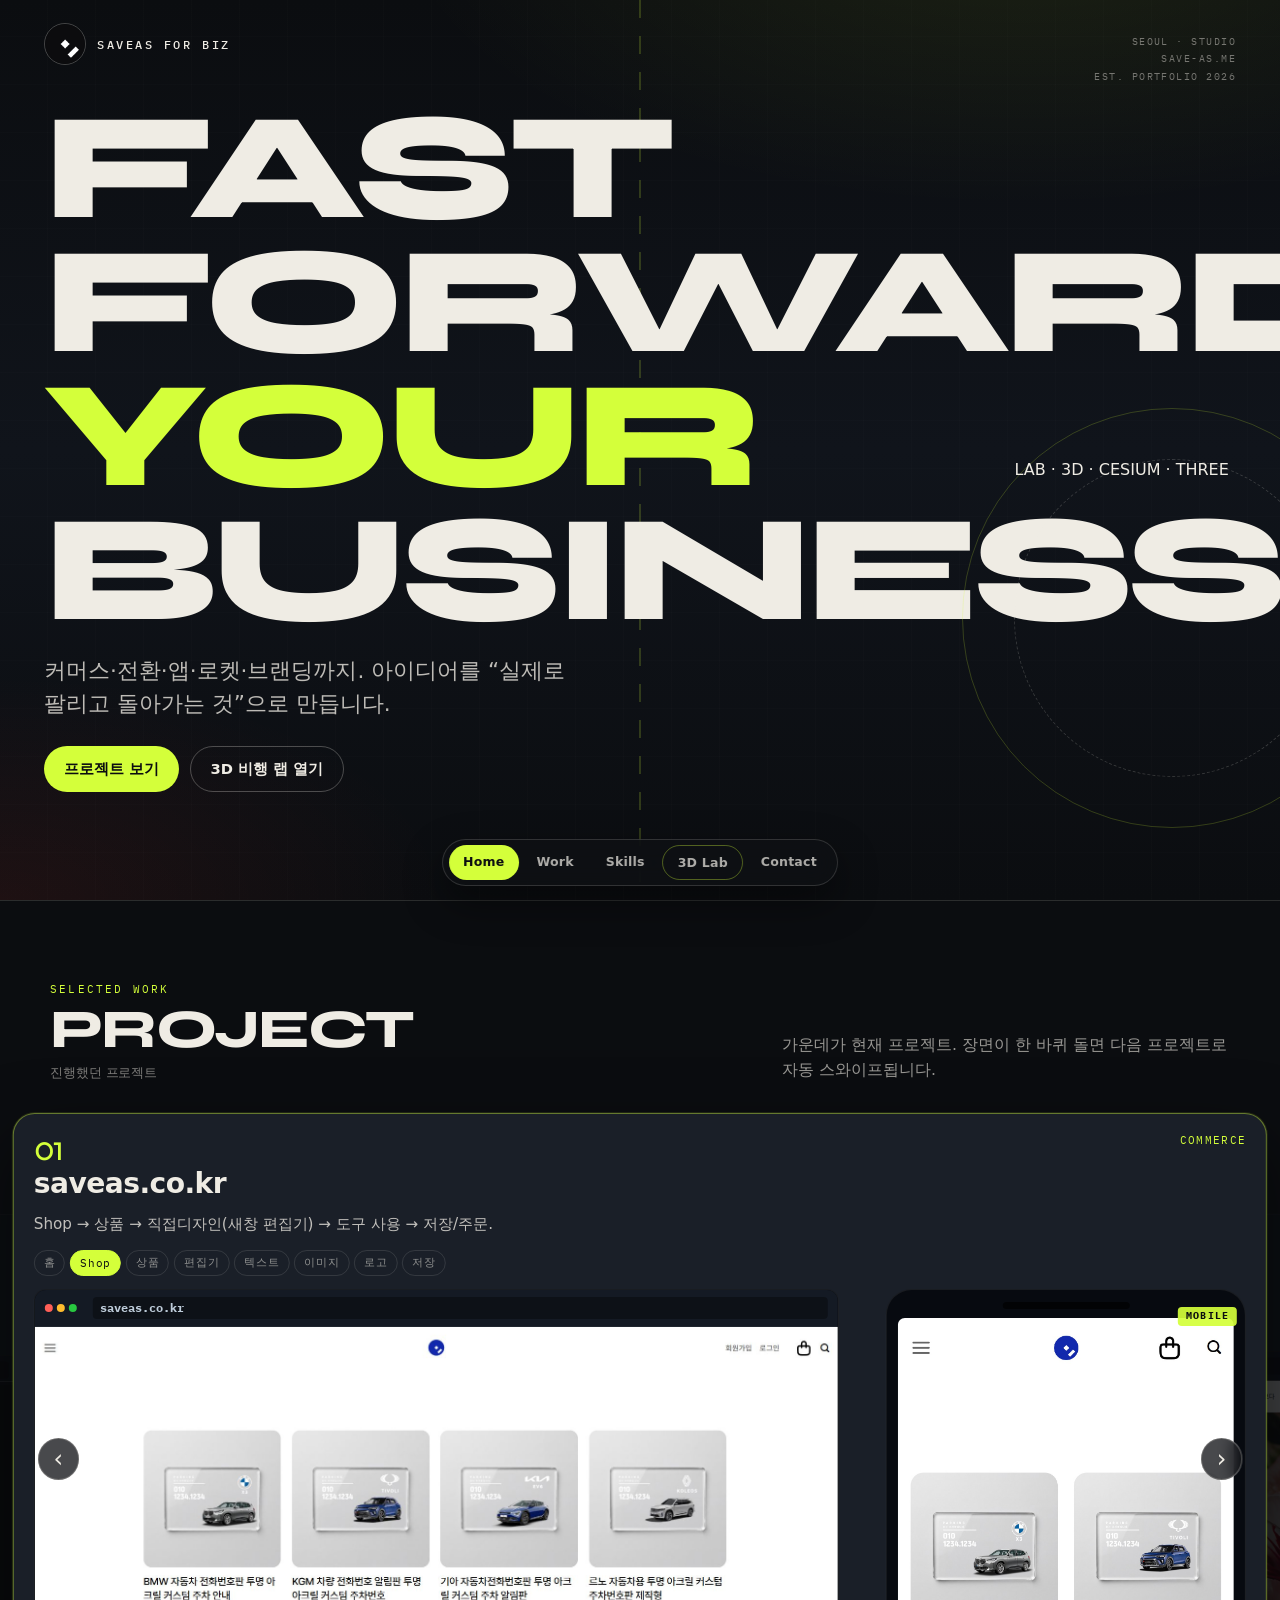
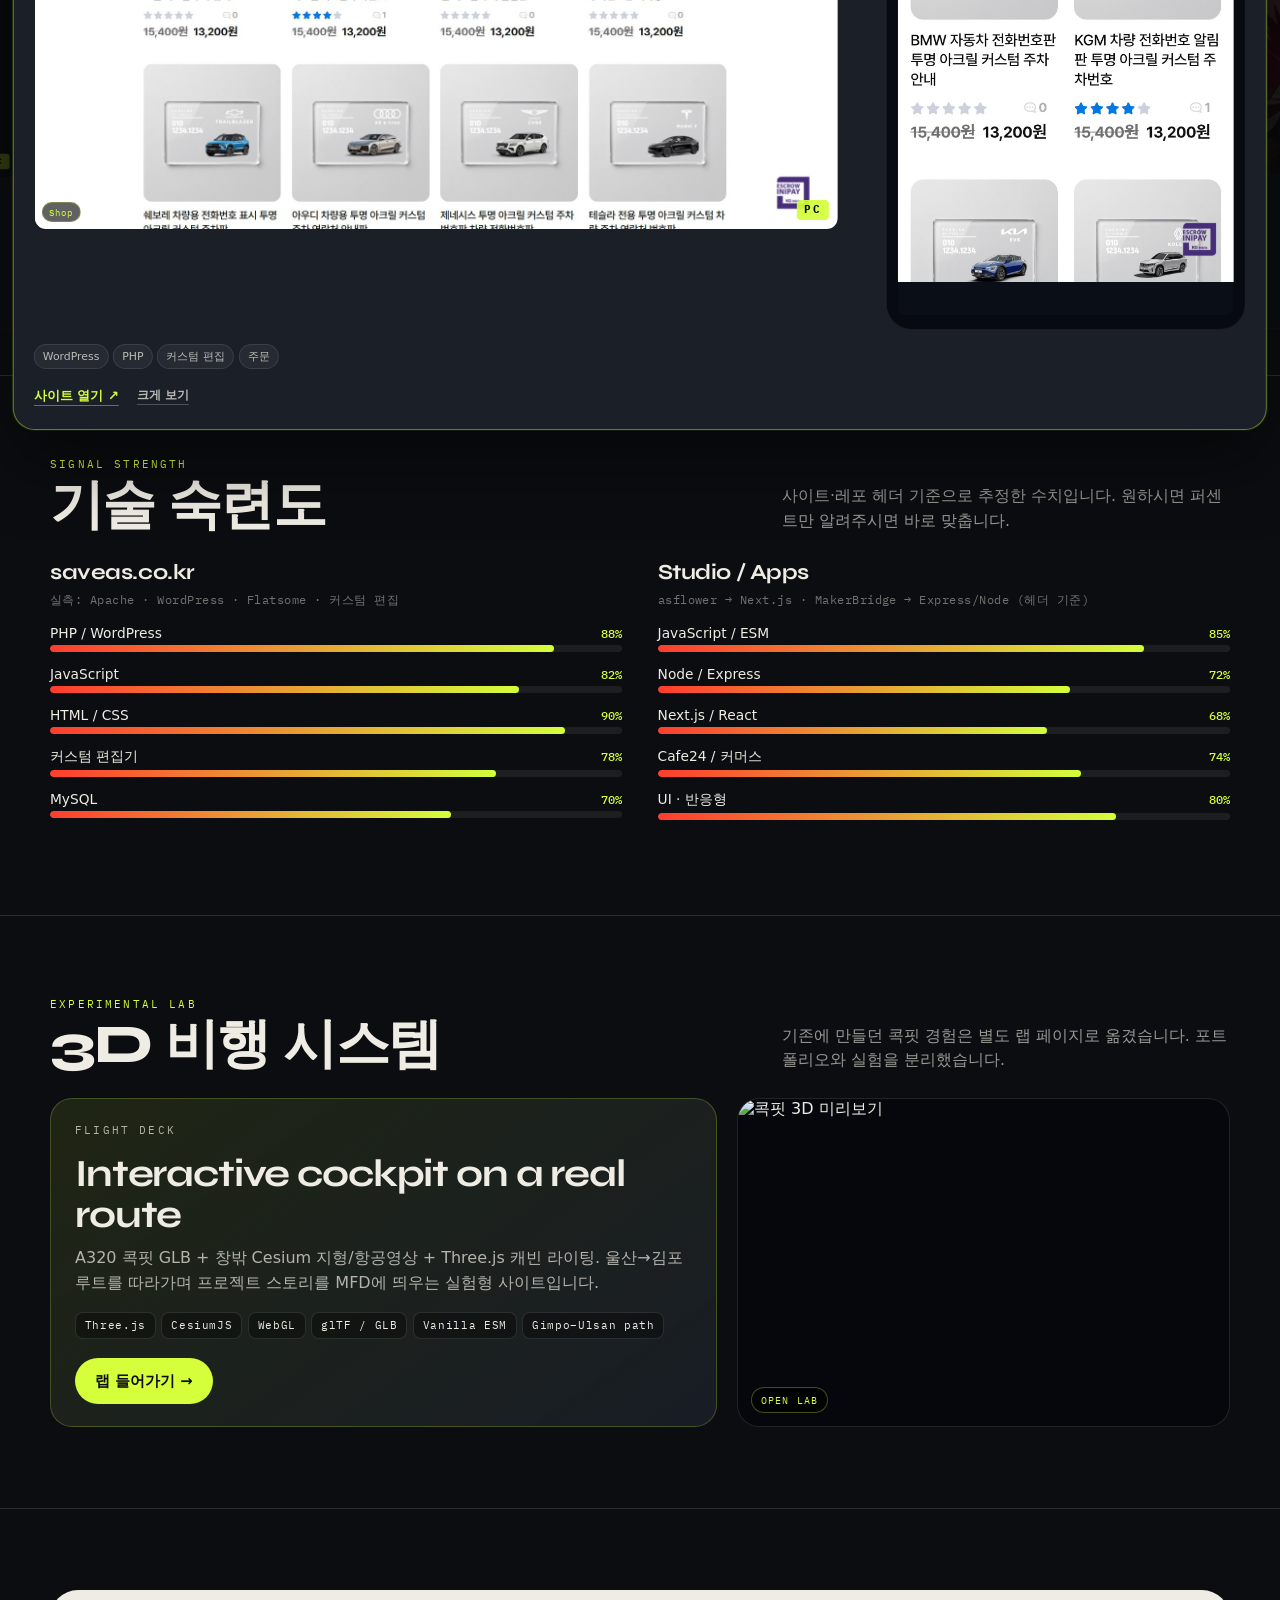
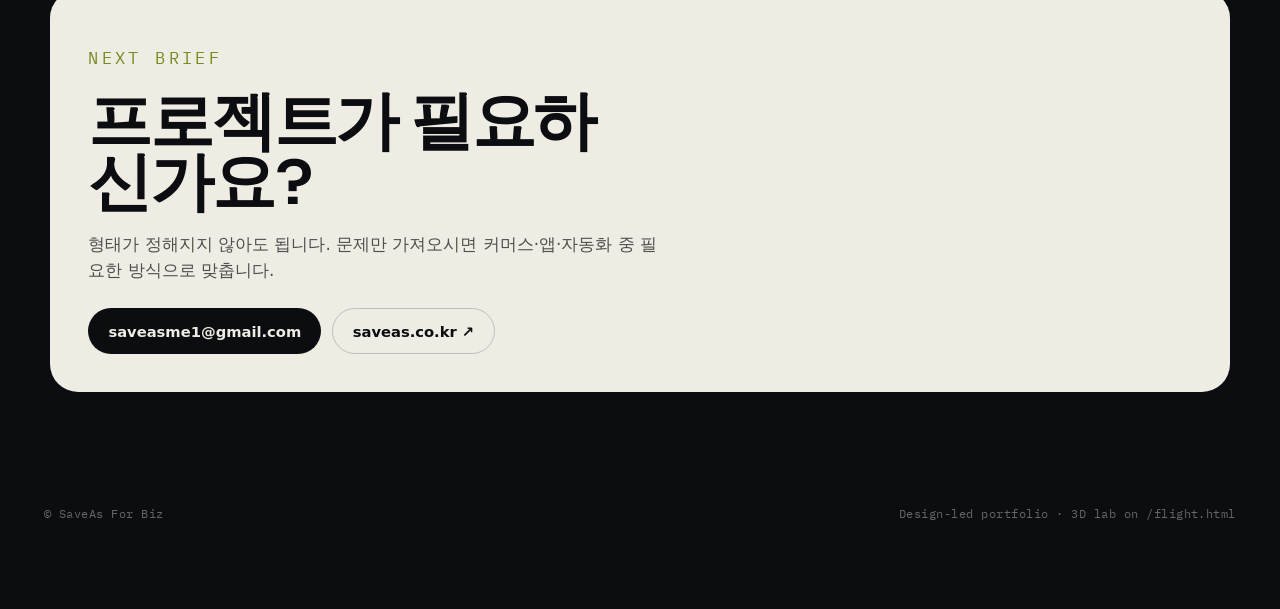
==== commit 75319adb: "Rename work section to PROJECT and auto-swipe projects after each story cycle." ====
--- a/index.html
+++ b/index.html
@@ -16,7 +16,7 @@
   <link rel="preconnect" href="https://fonts.googleapis.com" />
   <link rel="preconnect" href="https://fonts.gstatic.com" crossorigin />
   <link href="https://fonts.googleapis.com/css2?family=IBM+Plex+Mono:wght@400;500&family=Syne:wght@600;700;800&display=swap" rel="stylesheet" />
-  <link rel="stylesheet" href="css/portfolio.css?v=fix4bmtfukodn" />
+  <link rel="stylesheet" href="css/portfolio.css?v=20240911project" />
 </head>
 <body>
   <div class="bg-runway" aria-hidden="true"></div>
@@ -53,9 +53,10 @@
       <div class="section-head">
         <div>
           <p class="kicker">SELECTED WORK</p>
-          <h2>작동하는 결과물</h2>
+          <h2>PROJECT</h2>
+          <p class="heading-ko">진행했던 프로젝트</p>
         </div>
-        <p>가운데가 현재 프로젝트. 좌·우는 이전/다음. 활성 카드는 사이트 플로우를 영상처럼 재생합니다.</p>
+        <p>가운데가 현재 프로젝트. 장면이 한 바퀴 돌면 다음 프로젝트로 자동 스와이프됩니다.</p>
       </div>
       <div class="work-stage" id="workStage" aria-live="polite">
         <!-- filled by portfolio.js -->
@@ -143,6 +144,6 @@
     </footer>
   </div>
 
-  <script type="module" src="js/portfolio.js?v=fix4bmtfukodn"></script>
+  <script type="module" src="js/portfolio.js?v=20240911project"></script>
 </body>
 </html>
--- a/css/portfolio.css
+++ b/css/portfolio.css
@@ -251,7 +251,15 @@
   letter-spacing: -0.03em;
   line-height: 1;
 }
-.section-head p {
+.heading-ko {
+  margin: 0.4rem 0 0;
+  font-family: var(--font-b);
+  font-size: 0.82rem;
+  font-weight: 400;
+  letter-spacing: -0.01em;
+  color: rgba(239, 236, 228, 0.5);
+}
+.section-head > p {
   margin: 0;
   max-width: 28rem;
   color: rgba(239, 236, 228, 0.62);
@@ -900,9 +908,9 @@
   .work-stage { min-height: 640px; }
   .work-track { height: 620px; }
   .device-mo {
-    max-width: min(340px, 78vw);
+    max-width: min(400px, 84vw);
     padding: 14px 13px 16px;
-    border-radius: 24px;
+    border-radius: 26px;
   }
   .dock a { padding: 0.5rem 0.7rem; font-size: 0.72rem; }
 }
